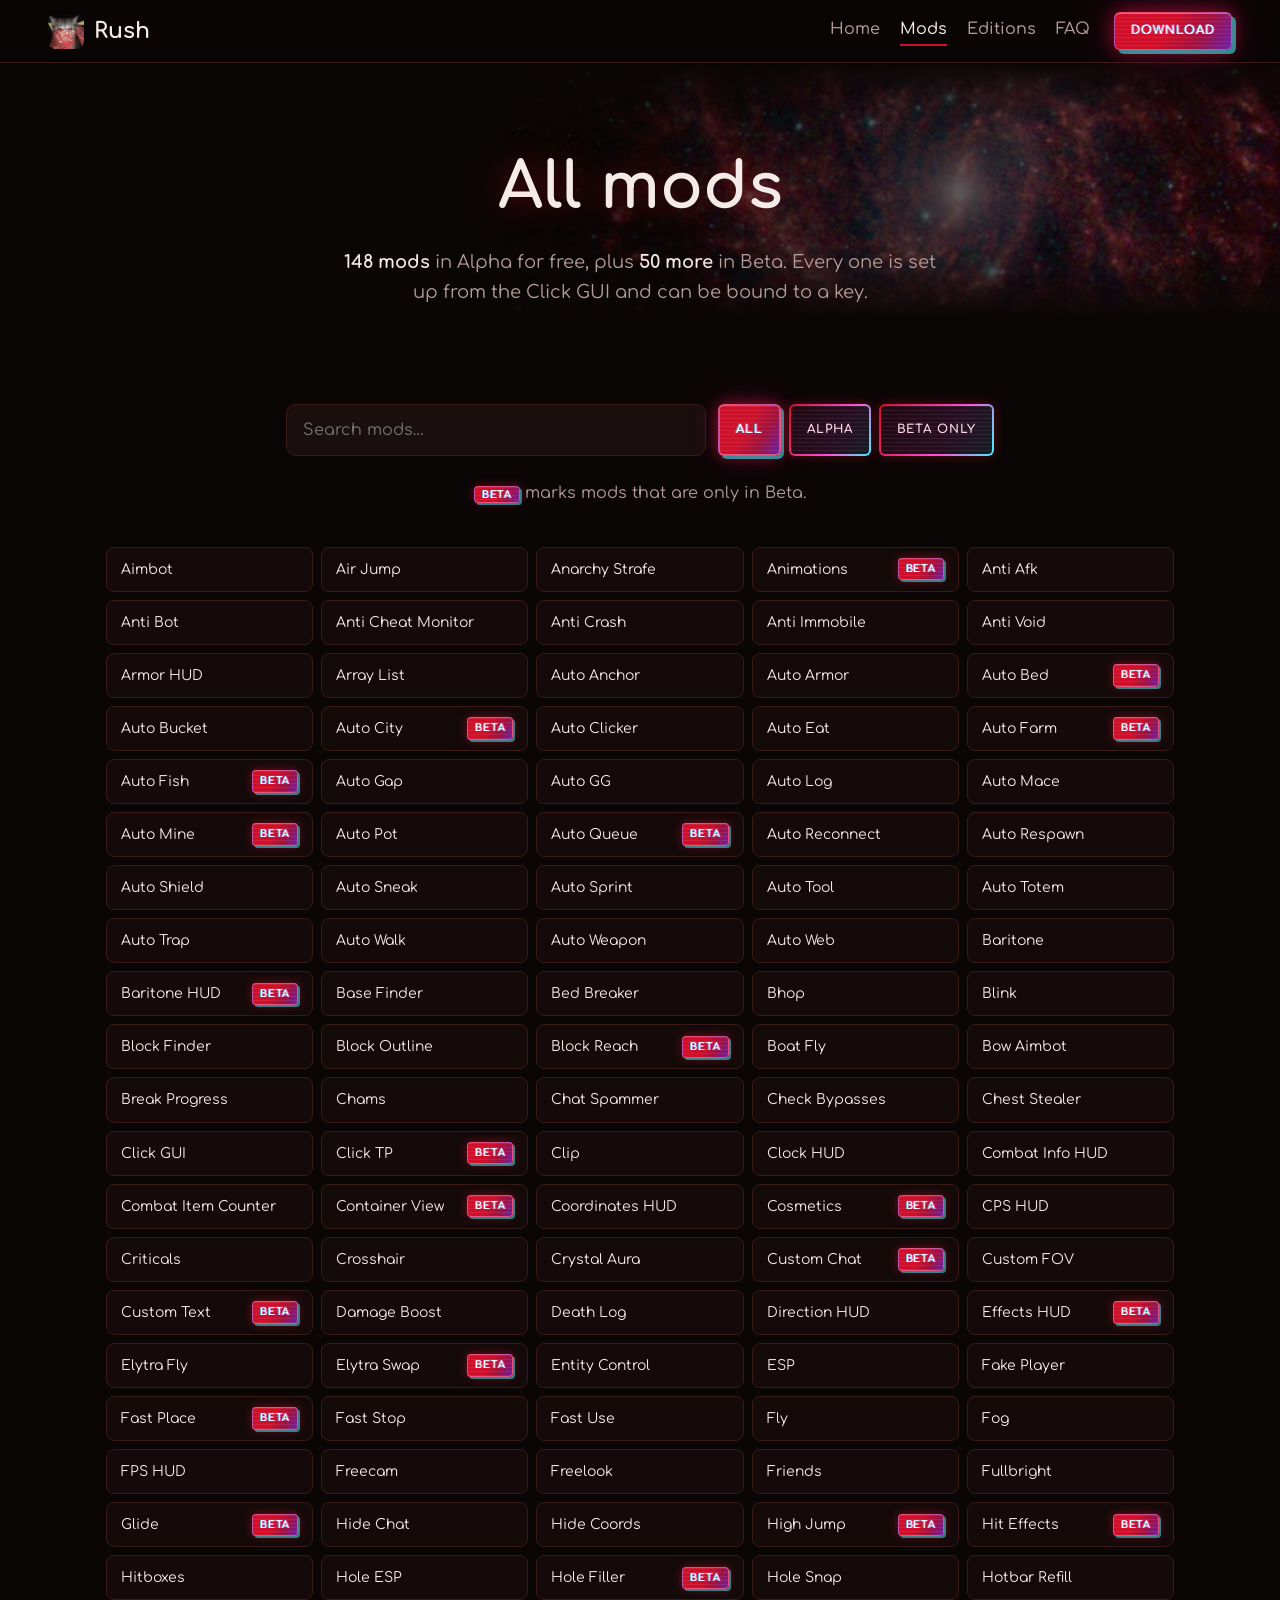
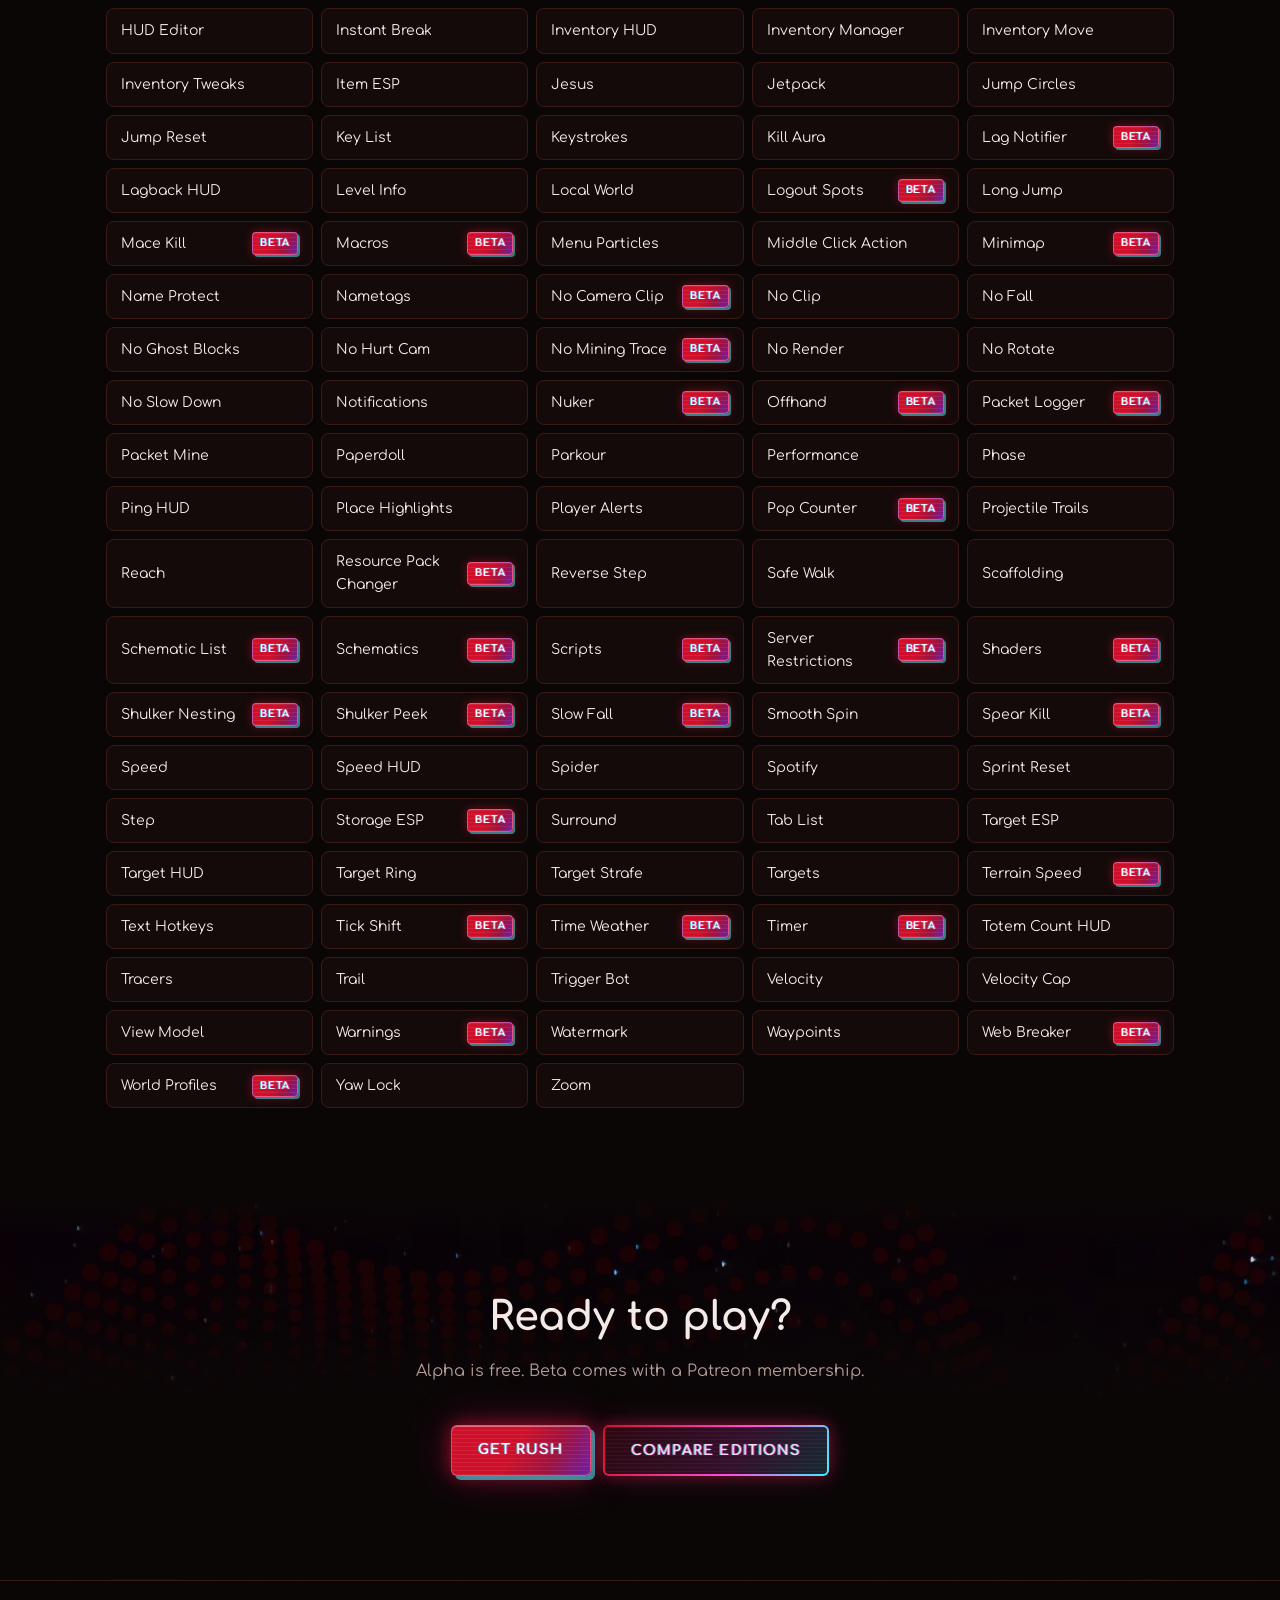
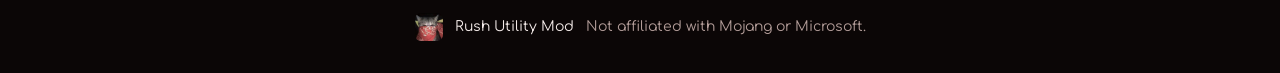
==== mods/index.html @ 5f0ba6b8 "Rush website: Home and Mods pages - Home: banner, Get Rush (download + Patreon Beta keys), overview," ====
<!doctype html>
<!-- Mods page: every Rush mod, searchable, with All / Alpha / Beta only filters.
     The list itself lives in js/modules.js; js/mods.js draws and filters it.
     This page is one folder down, so every link to a shared file starts with "../". -->
<html lang="en">
<head>
  <meta charset="utf-8">
  <meta name="viewport" content="width=device-width, initial-scale=1">
  <title>Mods · Rush Utility Mod</title>
  <meta name="description" content="Every mod in Rush, the Minecraft Bedrock client. Search the full list and see which are Beta-only.">
  <link rel="icon" href="../assets/images/rush-logo.jpg">
  <link rel="preconnect" href="https://fonts.googleapis.com">
  <link rel="preconnect" href="https://fonts.gstatic.com" crossorigin>
  <link href="https://fonts.googleapis.com/css2?family=Comfortaa:wght@300..700&display=swap" rel="stylesheet">
  <link rel="stylesheet" href="../css/styles.css?v=7">
  <script>document.documentElement.classList.add('js');</script>
</head>
<body>
  <!-- Top bar (same on every page; links differ only in the "../" prefix) -->
  <header class="nav">
    <a class="brand" href="../">
      <img src="../assets/images/rush-logo.jpg" alt="" width="36" height="36">
      <span>Rush</span>
    </a>
    <nav aria-label="Pages">
      <a href="../">Home</a>
      <a href="./" aria-current="page">Mods</a>
      <a href="../#editions">Editions</a>
      <a href="../#faq">FAQ</a>
    </nav>
    <a class="btn btn-small" href="https://github.com/Juice-loot-is-pog/Rush-Injector/releases/latest/download/Rush-Injector.exe">Download</a>
  </header>

  <main>
    <!-- Page title -->
    <section class="page-header section-art art-spiral">
      <h1>All mods</h1>
      <p><strong><span data-count="alpha">148</span> mods</strong> in Alpha for free, plus <strong><span data-count="beta">50</span> more</strong> in Beta. Every one is set up from the Click GUI and can be bound to a key.</p>
    </section>

    <!-- Searchable list -->
    <section id="mods" class="section">
      <div class="filters">
        <input id="search" type="search" placeholder="Search mods…" aria-label="Search mods">
        <div class="chips">
          <button class="chip active" data-filter="all">All</button>
          <button class="chip" data-filter="alpha">Alpha</button>
          <button class="chip" data-filter="beta">Beta only</button>
        </div>
      </div>
      <p class="lead"><span class="tag tag-beta">Beta</span> marks mods that are only in Beta.</p>
      <ul id="mod-list" class="mod-list"></ul>
      <p id="empty" class="empty" hidden>No mods match that search.</p>
    </section>

    <!-- Send people on to download -->
    <section class="section download section-art art-client">
      <h2>Ready to play?</h2>
      <p class="lead">Alpha is free. Beta comes with a Patreon membership.</p>
      <div class="cta">
        <a class="btn" href="../#download">Get Rush</a>
        <a class="btn btn-ghost" href="../#editions">Compare editions</a>
      </div>
    </section>
  </main>

  <footer class="footer">
    <img src="../assets/images/rush-logo.jpg" alt="" width="28" height="28">
    <span>Rush Utility Mod</span>
    <span class="muted">Not affiliated with Mojang or Microsoft.</span>
  </footer>

  <script src="../js/modules.js?v=7"></script>
  <script src="../js/site.js?v=7"></script>
  <script src="../js/mods.js?v=7"></script>
</body>
</html>
---- css/styles.css ----
@charset "UTF-8";
/* Rush website styles, shared by every page. Keep this file saved as UTF-8; write symbols as
   CSS escapes (e.g. "\2713" for a checkmark) so they survive any editor. */
/* Font: Comfortaa (the font on the Rush Utility Mod banner). Each page loads it from Google Fonts
   with real weights 300-700; the copy in assets/fonts is a fallback if Google Fonts is unreachable. */
@font-face {
  font-family: "Comfortaa Local";
  src: url("../assets/fonts/Comfortaa.ttf") format("truetype");
  font-display: swap;
}

:root {
  --bg: #0b0606;
  --bg-2: #140a0a;
  --card: #1a0e0e;
  --border: #3a1a17;
  --text: #f4ebe9;
  --muted: #b39d99;
  --red: #d0102a;
  --deep: #6e0712;
  --red-light: #ff4a5c;
  --pink: #ff7a86;
  --magenta: #c2187a;
  --violet: #8b5cf6;
  --glow: rgba(208, 16, 42, 0.45);
  --radius: 14px;
  --font: "Comfortaa", "Comfortaa Local", system-ui, sans-serif;
}

* { box-sizing: border-box; }
html { scroll-behavior: smooth; overflow-x: clip; }
body {
  margin: 0;
  overflow-x: clip;
  background: var(--bg);
  color: var(--text);
  font-family: var(--font);
  line-height: 1.65;
}
a { color: inherit; }
img { display: block; }

/* Nav */
.nav {
  position: sticky; top: 0; z-index: 10;
  display: flex; align-items: center; gap: 24px;
  padding: 12px clamp(16px, 4vw, 48px);
  background: rgba(11, 6, 6, 0.8);
  backdrop-filter: blur(10px);
  border-bottom: 1px solid var(--border);
}
.brand { display: flex; align-items: center; gap: 10px; text-decoration: none; font-family: var(--font); font-weight: 700; font-size: 22px; }
.brand img { border-radius: 8px; object-fit: cover; }
.nav nav { display: flex; gap: 20px; margin-left: auto; }
.nav nav a { text-decoration: none; color: var(--muted); font-weight: 500; }
.nav nav a:hover { color: var(--text); }
/* The page you're on: aria-current="page" on its nav link. */
.nav nav a[aria-current="page"] { color: var(--text); box-shadow: inset 0 -2px 0 var(--red); padding-bottom: 4px; }

/* Page header for pages other than Home (e.g. Mods) */
.page-header { padding: 72px 16px 8px; text-align: center; }
.page-header h1 {
  font-family: var(--font); font-weight: 700; font-size: clamp(36px, 7vw, 64px); margin: 0 0 8px;
  text-shadow: 0 0 32px rgba(208, 16, 42, .45);
}
.page-header p { color: var(--muted); margin: 0 auto; max-width: 620px; font-size: 18px; }
.page-header p strong { color: var(--text); }

/* "See all mods" link under the overview cards */
.more-link { text-align: center; margin: 32px 0 0; }
.more-link a { color: var(--red-light); font-weight: 600; text-decoration: none; }
.more-link a:hover { text-decoration: underline; }

/* Buttons: crimson vaporwave. Crimson body fading to a magenta/violet edge, faint scanlines,
   pink/cyan split text, a hard cyan offset shadow and neon glow. Hover sweeps a chrome shine. */
:root {
  --cyan: #3ef2ff; --vapor-pink: #ff4fd8;
  /* Shared vaporwave look for buttons, step numbers, icon tiles, chips, ribbon and tags */
  --vapor-scanlines: repeating-linear-gradient(180deg, rgba(255, 255, 255, .07) 0 1px, transparent 1px 4px);
  --vapor-fill: linear-gradient(120deg, var(--red) 0%, var(--red) 45%, #a0123f 72%, #6d1fa8 100%);
  --vapor-border: linear-gradient(120deg, var(--red), var(--vapor-pink) 60%, var(--cyan));
  --vapor-text: -1px 0 rgba(62, 242, 255, .75), 1px 0 rgba(255, 79, 216, .75);
  --vapor-glow: 0 0 14px rgba(208, 16, 42, .6), 0 0 30px rgba(194, 24, 122, .3);
}
.btn {
  position: relative; overflow: hidden; isolation: isolate;
  display: inline-block;
  padding: 12px 26px;
  border-radius: 6px;
  border: 1px solid rgba(255, 140, 200, .45);
  background:
    repeating-linear-gradient(180deg, rgba(255, 255, 255, .07) 0 1px, transparent 1px 4px),
    linear-gradient(120deg, var(--red) 0%, var(--red) 45%, #a0123f 72%, #6d1fa8 100%);
  color: #fff; font-weight: 700; text-decoration: none;
  text-transform: uppercase; letter-spacing: .08em; font-size: 14px;
  text-shadow: -1px 0 rgba(62, 242, 255, .75), 1px 0 rgba(255, 79, 216, .75);
  box-shadow:
    4px 4px 0 rgba(62, 242, 255, .55),
    0 0 18px rgba(208, 16, 42, .65),
    0 0 42px rgba(194, 24, 122, .35),
    inset 0 1px 0 rgba(255, 255, 255, .35);
  transition: transform .15s, box-shadow .2s;
}
/* Chrome shine that sweeps across on hover */
.btn::after {
  content: ""; position: absolute; inset: 0; z-index: -1; pointer-events: none;
  background: linear-gradient(105deg, transparent 30%, rgba(255, 255, 255, .45) 48%, rgba(62, 242, 255, .25) 52%, transparent 70%);
  transform: translateX(-120%);
  transition: transform .6s ease;
}
.btn:hover::after { transform: translateX(120%); }
.btn:hover {
  transform: translate(-2px, -2px);
  box-shadow:
    6px 6px 0 rgba(62, 242, 255, .7),
    0 0 26px rgba(208, 16, 42, .85),
    0 0 60px rgba(255, 79, 216, .4),
    inset 0 1px 0 rgba(255, 255, 255, .45);
}
.btn:active { transform: translate(1px, 1px); box-shadow: 2px 2px 0 rgba(62, 242, 255, .6), 0 0 18px rgba(208, 16, 42, .6); }
.btn:focus-visible { outline: 2px solid var(--cyan); outline-offset: 3px; }

/* Outline buttons: neon crimson-magenta-cyan border around a dark glassy middle */
.btn-ghost {
  border: 2px solid transparent;
  background:
    repeating-linear-gradient(180deg, rgba(255, 255, 255, .04) 0 1px, transparent 1px 4px) padding-box,
    linear-gradient(rgba(16, 6, 14, .85), rgba(16, 6, 14, .85)) padding-box,
    linear-gradient(120deg, var(--red), var(--vapor-pink) 60%, var(--cyan)) border-box;
  color: #ffd6e6;
  box-shadow: 0 0 14px rgba(208, 16, 42, .45), 0 0 30px rgba(255, 79, 216, .18);
}
.btn-ghost:hover {
  color: #fff;
  box-shadow: 4px 4px 0 rgba(62, 242, 255, .45), 0 0 22px rgba(208, 16, 42, .7), 0 0 46px rgba(255, 79, 216, .35);
}
.btn-small { padding: 8px 16px; font-size: 12px; }

@media (prefers-reduced-motion: reduce) {
  .btn::after { display: none; }
  .btn, .btn:hover { transition: none; }
}

/* Hero: the Rush Utility Mod banner, fading into the page */
.visually-hidden {
  position: absolute; width: 1px; height: 1px; margin: -1px; padding: 0;
  overflow: hidden; clip: rect(0 0 0 0); white-space: nowrap; border: 0;
}
.hero { position: relative; text-align: center; }
.hero-banner { position: relative; max-height: 78vh; overflow: hidden; background: #050208; }
.hero-banner img { width: 100%; height: auto; max-height: 78vh; object-fit: cover; object-position: center 45%; }
.hero-banner::after {
  content: ""; position: absolute; inset: 0; pointer-events: none;
  background:
    linear-gradient(180deg, rgba(11, 6, 6, .35) 0%, transparent 18%, transparent 62%, var(--bg) 100%),
    radial-gradient(ellipse at center, transparent 55%, rgba(11, 6, 6, .55) 100%);
}
.hero-inner { position: relative; padding: 0 16px 72px; margin: -64px auto 0; max-width: 760px; }
.tagline {
  font-size: clamp(20px, 3vw, 28px); font-weight: 600; margin: 8px 0;
  text-shadow: 0 0 24px rgba(255, 122, 134, .35);
}
.sub { color: var(--muted); font-size: 18px; }
.sub strong { color: var(--text); }
.cta { display: flex; gap: 12px; justify-content: center; flex-wrap: wrap; margin: 28px 0 16px; }
.version { color: var(--muted); font-size: 14px; }
.version span { color: var(--red-light); font-weight: 600; }

/* Full-width artwork behind a section, darkened so text stays readable */
.section-art { position: relative; isolation: isolate; }
.section-art::before {
  content: ""; position: absolute; z-index: -1; top: 0; bottom: 0;
  left: calc(50% - 50vw); right: calc(50% - 50vw);
  background-repeat: no-repeat; background-size: cover; background-position: center;
}
.art-spiral::before {
  background-image:
    linear-gradient(180deg, var(--bg) 0%, rgba(11, 6, 6, .5) 22%, rgba(11, 6, 6, .5) 78%, var(--bg) 100%),
    linear-gradient(90deg, rgba(11, 6, 6, .92) 0%, rgba(11, 6, 6, .6) 45%, rgba(11, 6, 6, .15) 100%),
    url("../assets/images/galaxy-spiral.jpg");
  background-position: center, center, right -10vw center;
  background-size: cover, cover, min(900px, 90vw) auto;
}
.art-client::before {
  background-image:
    linear-gradient(180deg, var(--bg) 0%, rgba(11, 6, 6, .1) 12%, rgba(11, 6, 6, .35) 32%, var(--bg) 52%),
    url("../assets/images/banner-client.webp");
  background-size: cover, max(100%, 1200px) auto;
  background-position: center, center top;
}
/* Keep the steps readable over the brighter banner. */
.art-client .steps {
  background: rgba(11, 6, 6, .72); border: 1px solid var(--border); border-radius: var(--radius);
  padding: 12px 20px; backdrop-filter: blur(4px);
}
.art-hand::before {
  background-image:
    linear-gradient(180deg, var(--bg) 0%, rgba(11, 6, 6, .78) 25%, rgba(11, 6, 6, .85) 75%, var(--bg) 100%),
    url("../assets/images/banner-hand.webp");
}

/* Sections */
.section { max-width: 1100px; margin: 0 auto; padding: 88px 16px; }
.section h2 { font-family: var(--font); font-weight: 700; font-size: clamp(28px, 4vw, 40px); text-align: center; margin: 0 0 8px; }
.lead { text-align: center; color: var(--muted); margin: 0 auto 40px; max-width: 620px; }

.grid { display: grid; grid-template-columns: repeat(auto-fit, minmax(280px, 1fr)); gap: 20px; }
.card {
  background: linear-gradient(180deg, var(--card), var(--bg-2));
  border: 1px solid var(--border); border-radius: var(--radius);
  padding: 24px; transition: border-color .2s, transform .2s;
}
.card:hover { border-color: var(--red); transform: translateY(-3px); }
.card h3 { margin: 12px 0 6px; }
.card p { margin: 0; color: var(--muted); }
.icon {
  width: 44px; height: 44px; display: grid; place-items: center;
  border-radius: 6px; font-size: 22px; color: #fff;
  border: 1px solid rgba(255, 140, 200, .45);
  background: var(--vapor-scanlines), var(--vapor-fill);
  text-shadow: var(--vapor-text);
  box-shadow: 3px 3px 0 rgba(62, 242, 255, .5), var(--vapor-glow), inset 0 1px 0 rgba(255, 255, 255, .3);
}

/* Editions */
.editions { display: grid; grid-template-columns: repeat(auto-fit, minmax(300px, 1fr)); gap: 24px; max-width: 860px; margin: 0 auto; }
.edition {
  position: relative; background: var(--card); border: 1px solid var(--border);
  border-radius: var(--radius); padding: 32px; display: flex; flex-direction: column;
}
.edition-alpha {
  background:
    linear-gradient(180deg, rgba(26, 14, 14, .82), rgba(20, 10, 10, .94)),
    url("../assets/images/nebula-red.jpg") center / cover;
}
.edition.featured {
  border-color: var(--violet);
  box-shadow: 0 0 60px rgba(139, 92, 246, .28), 0 0 24px rgba(194, 24, 122, .2);
  background:
    linear-gradient(180deg, rgba(20, 10, 30, .7), rgba(14, 8, 20, .92) 70%),
    url("../assets/images/galaxy-purple.jpg") center 35% / cover;
}
.edition.featured li { border-bottom-color: rgba(139, 92, 246, .25); }
.edition.featured li::before { color: var(--pink); }
.edition.featured .price { color: var(--pink); }
.edition.featured .ribbon { background: var(--vapor-scanlines), linear-gradient(120deg, var(--red), var(--magenta) 55%, var(--violet)); }
.edition h3 { font-family: var(--font); font-weight: 700; font-size: 28px; margin: 0; }
.price { font-size: 22px; font-weight: 800; color: var(--red-light); margin: 4px 0 16px; }
.edition ul { list-style: none; padding: 0; margin: 0 0 28px; flex: 1; }
.edition li { padding: 8px 0 8px 28px; position: relative; border-bottom: 1px solid var(--border); }
.edition li::before { content: "\2713"; /* checkmark */ position: absolute; left: 0; color: var(--red); font-weight: 800; }
.edition .btn { text-align: center; }
.edition-actions { display: grid; gap: 10px; }
.edition-note { color: var(--muted); font-size: 13px; text-align: center; margin: 12px 0 0; }
.beta-key { max-width: 560px; margin: 56px auto 0; padding-top: 40px; border-top: 1px solid var(--border); }
.beta-key h3 { font-family: var(--font); font-weight: 700; font-size: 24px; margin: 0; }
.beta-key .steps { margin-top: 16px; }
.steps a { color: var(--red-light); }
.ribbon {
  position: absolute; top: -12px; right: 24px;
  background: var(--vapor-scanlines), var(--vapor-fill);
  padding: 4px 12px; border-radius: 4px; font-size: 11px; font-weight: 700;
  text-transform: uppercase; letter-spacing: .08em; color: #fff;
  border: 1px solid rgba(255, 140, 200, .5);
  text-shadow: var(--vapor-text);
  box-shadow: 3px 3px 0 rgba(62, 242, 255, .55), var(--vapor-glow);
}

/* Modules */
.filters { display: flex; gap: 12px; flex-wrap: wrap; justify-content: center; margin-bottom: 24px; }
#search {
  flex: 1 1 260px; max-width: 420px;
  padding: 12px 16px; border-radius: 10px;
  background: var(--card); border: 1px solid var(--border); color: var(--text); font: inherit;
}
#search:focus { outline: none; border-color: var(--red); }
.chips { display: flex; gap: 8px; }
.chip {
  padding: 9px 16px; border-radius: 6px; cursor: pointer; font: inherit; font-size: 12px; font-weight: 700;
  text-transform: uppercase; letter-spacing: .08em; color: #ffd6e6;
  border: 2px solid transparent;
  background:
    var(--vapor-scanlines) padding-box,
    linear-gradient(rgba(16, 6, 14, .9), rgba(16, 6, 14, .9)) padding-box,
    var(--vapor-border) border-box;
  box-shadow: 0 0 12px rgba(208, 16, 42, .35);
  transition: transform .15s, box-shadow .2s;
}
.chip:hover { color: #fff; box-shadow: 3px 3px 0 rgba(62, 242, 255, .45), 0 0 18px rgba(208, 16, 42, .6); transform: translate(-1px, -1px); }
.chip.active {
  color: #fff; text-shadow: var(--vapor-text);
  border: 2px solid rgba(255, 140, 200, .5);
  background: var(--vapor-scanlines), var(--vapor-fill);
  box-shadow: 3px 3px 0 rgba(62, 242, 255, .55), var(--vapor-glow);
}
.chip:focus-visible { outline: 2px solid var(--cyan); outline-offset: 3px; }
.mod-list {
  list-style: none; padding: 0; margin: 0;
  display: grid; grid-template-columns: repeat(auto-fill, minmax(180px, 1fr)); gap: 8px;
}
.mod-list li {
  display: flex; align-items: center; justify-content: space-between; gap: 8px;
  padding: 10px 14px; border-radius: 8px;
  background: var(--bg-2); border: 1px solid var(--border); font-size: 14px;
}
.tag { font-size: 10px; font-weight: 700; padding: 2px 7px; border-radius: 4px; text-transform: uppercase; letter-spacing: .08em; }
.tag-beta {
  color: #fff; text-shadow: var(--vapor-text);
  border: 1px solid rgba(255, 140, 200, .5);
  background: var(--vapor-scanlines), var(--vapor-fill);
  box-shadow: 2px 2px 0 rgba(62, 242, 255, .5), 0 0 10px rgba(208, 16, 42, .5);
}
.empty { text-align: center; color: var(--muted); }

/* Download */
.download { text-align: center; }
.steps { counter-reset: step; list-style: none; padding: 0; max-width: 560px; margin: 32px auto 0; text-align: left; }
.steps li { counter-increment: step; position: relative; padding: 14px 0 14px 56px; color: var(--muted); }
.steps li strong { color: var(--text); }
.steps li::before {
  content: counter(step); position: absolute; left: 0; top: 10px;
  width: 36px; height: 36px; display: grid; place-items: center; border-radius: 6px;
  color: #fff; font-family: var(--font); font-weight: 700; font-size: 18px;
  border: 1px solid rgba(255, 140, 200, .45);
  background: var(--vapor-scanlines), var(--vapor-fill);
  text-shadow: var(--vapor-text);
  box-shadow: 3px 3px 0 rgba(62, 242, 255, .55), var(--vapor-glow), inset 0 1px 0 rgba(255, 255, 255, .3);
}
kbd, code {
  font-family: ui-monospace, Consolas, monospace; font-size: .9em;
  padding: 2px 6px; border-radius: 6px; background: var(--card); border: 1px solid var(--border); color: var(--text);
}

/* FAQ */
#faq details {
  max-width: 760px; margin: 0 auto 12px; background: var(--card);
  border: 1px solid var(--border); border-radius: 10px; padding: 0 20px;
}
#faq summary { cursor: pointer; padding: 16px 0; font-weight: 600; }
#faq details[open] { border-color: var(--red); }
#faq details p { color: var(--muted); margin: 0 0 16px; }

/* Footer */
.footer {
  display: flex; align-items: center; justify-content: center; gap: 12px; flex-wrap: wrap;
  padding: 32px 16px; border-top: 1px solid var(--border); font-size: 14px;
}
.footer img { border-radius: 6px; object-fit: cover; }
.muted { color: var(--muted); }

/* Slide animations */
@keyframes banner-in { from { opacity: 0; transform: scale(1.08); } to { opacity: 1; transform: none; } }
@keyframes slide-up { from { opacity: 0; transform: translateY(36px); } to { opacity: 1; transform: none; } }
.hero-banner img { animation: banner-in 1.4s cubic-bezier(.2, .7, .2, 1) both; }
.hero-inner > * { animation: slide-up .8s cubic-bezier(.2, .7, .2, 1) both; }
.hero-inner > :nth-child(2) { animation-delay: .35s; }
.hero-inner > :nth-child(3) { animation-delay: .5s; }
.hero-inner > :nth-child(4) { animation-delay: .65s; }
.hero-inner > :nth-child(5) { animation-delay: .8s; }
.page-header > * { animation: slide-up .8s cubic-bezier(.2, .7, .2, 1) both; }
.page-header > :nth-child(2) { animation-delay: .15s; }

/* Scroll reveals: js/site.js adds .reveal, then .is-visible when the element scrolls into view. */
.js .reveal {
  opacity: 0; transform: translateY(48px);
  transition: opacity .8s ease, transform .8s cubic-bezier(.2, .7, .2, 1);
  transition-delay: var(--delay, 0s);
}
.js .reveal.from-left { transform: translateX(-70px); }
.js .reveal.from-right { transform: translateX(70px); }
.js .reveal.is-visible { opacity: 1; transform: none; }

@media (prefers-reduced-motion: reduce) {
  html { scroll-behavior: auto; }
  .hero-banner img, .hero-inner > *, .page-header > * { animation: none; }
  .js .reveal { opacity: 1; transform: none; transition: none; }
}

@media (max-width: 720px) {
  /* Phones: page links move to a second row under the logo and Download button. */
  .nav { flex-wrap: wrap; row-gap: 8px; }
  .nav .btn-small { margin-left: auto; }
  .nav nav { order: 3; width: 100%; margin: 0; justify-content: space-around; gap: 8px; font-size: 15px; }
  .section { padding: 64px 16px; }
  .page-header { padding-top: 48px; }
}
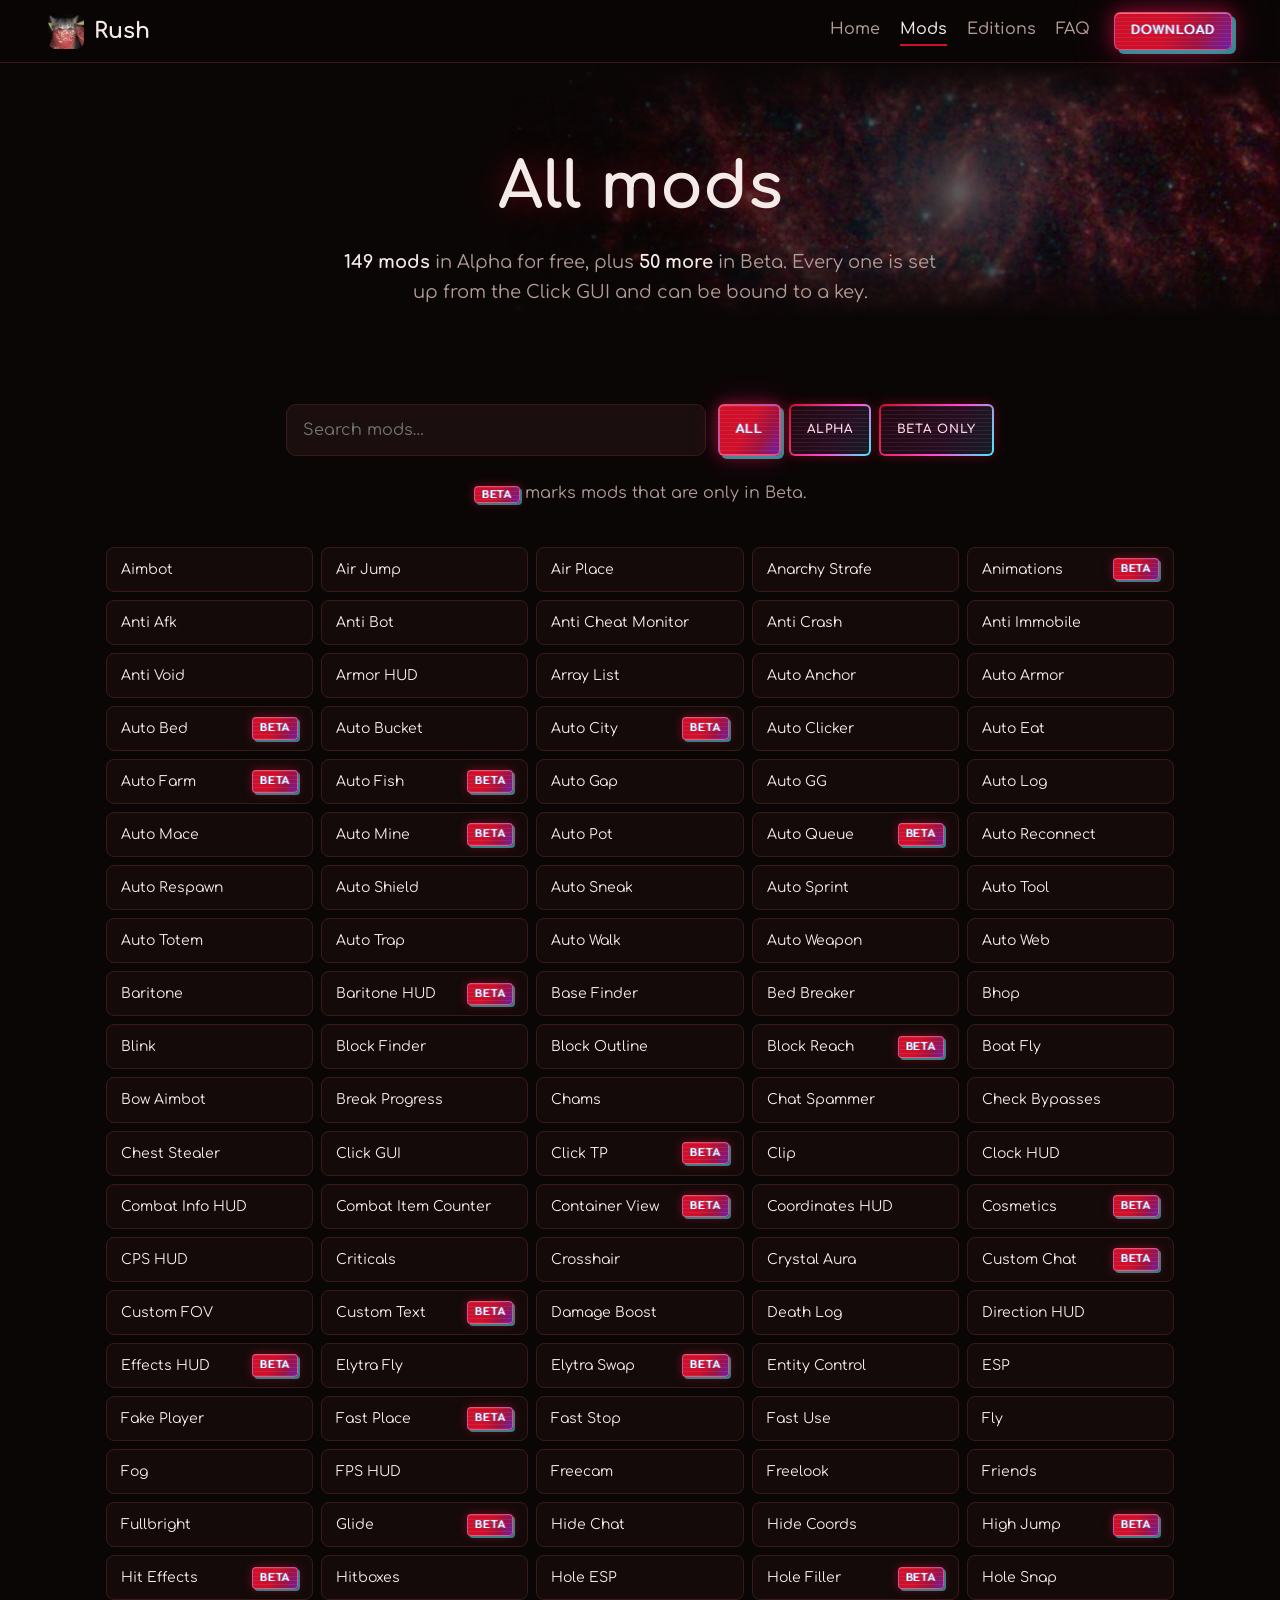
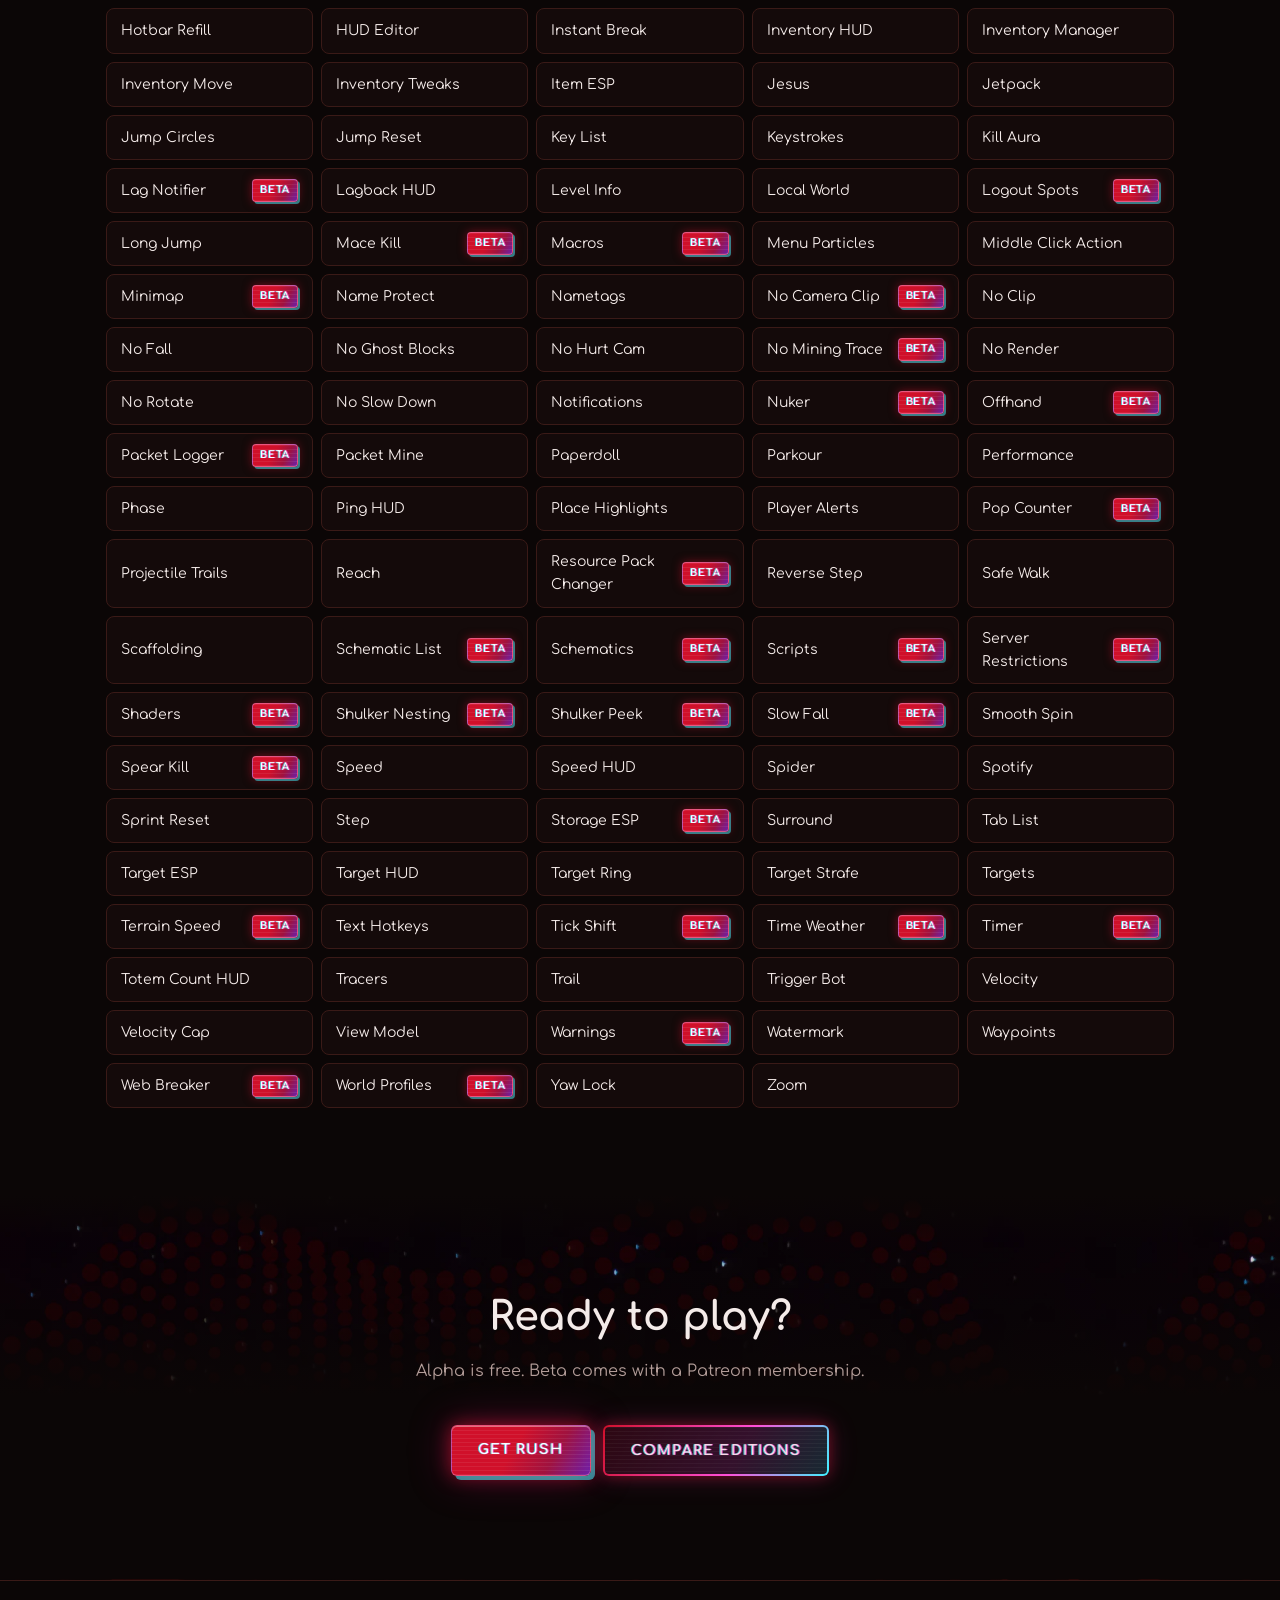
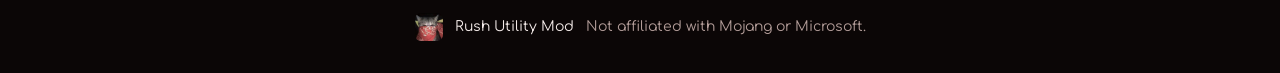
==== commit df8e7d1e: "Add Air Place to the mod list Co-Authored-By: Claude Opus 5.5 <noreply@anthropic.com>" ====
--- a/mods/index.html
+++ b/mods/index.html
@@ -12,7 +12,7 @@
   <link rel="preconnect" href="https://fonts.googleapis.com">
   <link rel="preconnect" href="https://fonts.gstatic.com" crossorigin>
   <link href="https://fonts.googleapis.com/css2?family=Comfortaa:wght@300..700&display=swap" rel="stylesheet">
-  <link rel="stylesheet" href="../css/styles.css?v=7">
+  <link rel="stylesheet" href="../css/styles.css?v=8">
   <script>document.documentElement.classList.add('js');</script>
 </head>
 <body>
@@ -70,8 +70,8 @@
     <span class="muted">Not affiliated with Mojang or Microsoft.</span>
   </footer>
 
-  <script src="../js/modules.js?v=7"></script>
-  <script src="../js/site.js?v=7"></script>
-  <script src="../js/mods.js?v=7"></script>
+  <script src="../js/modules.js?v=8"></script>
+  <script src="../js/site.js?v=8"></script>
+  <script src="../js/mods.js?v=8"></script>
 </body>
 </html>
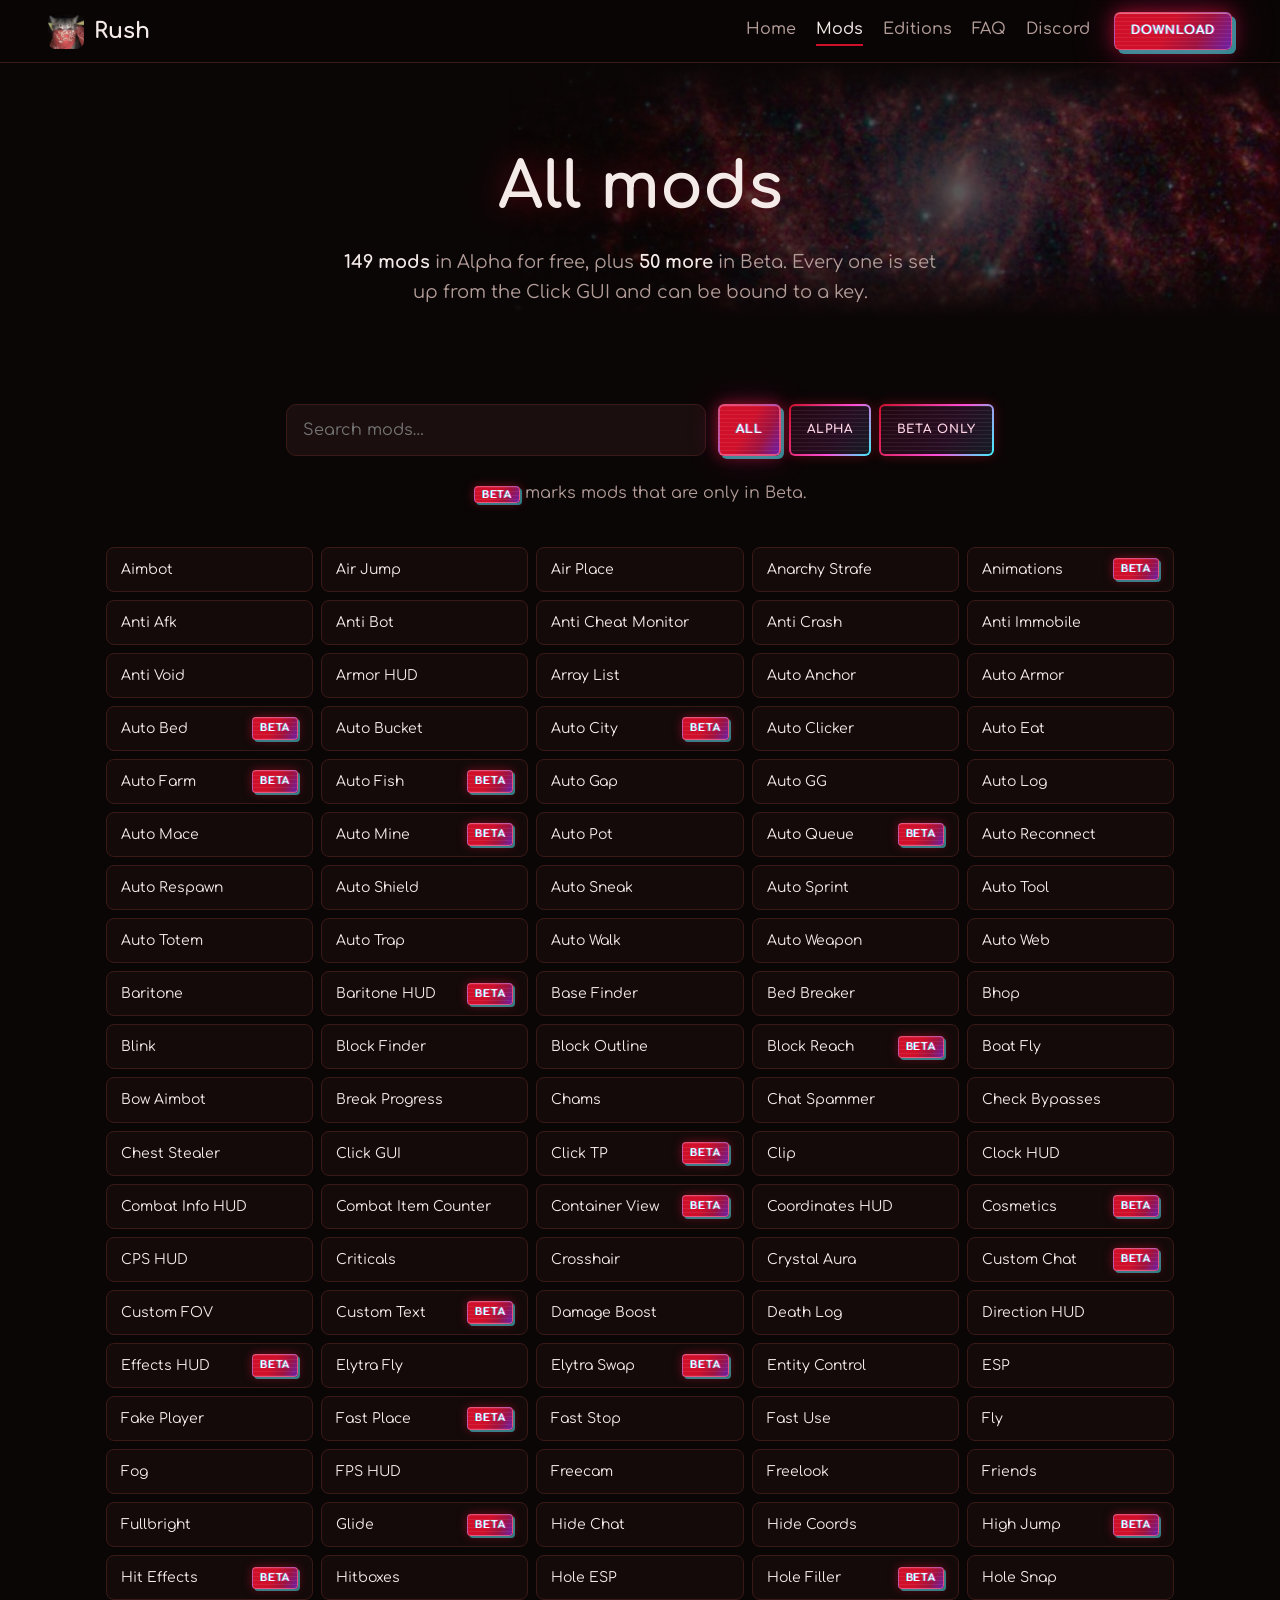
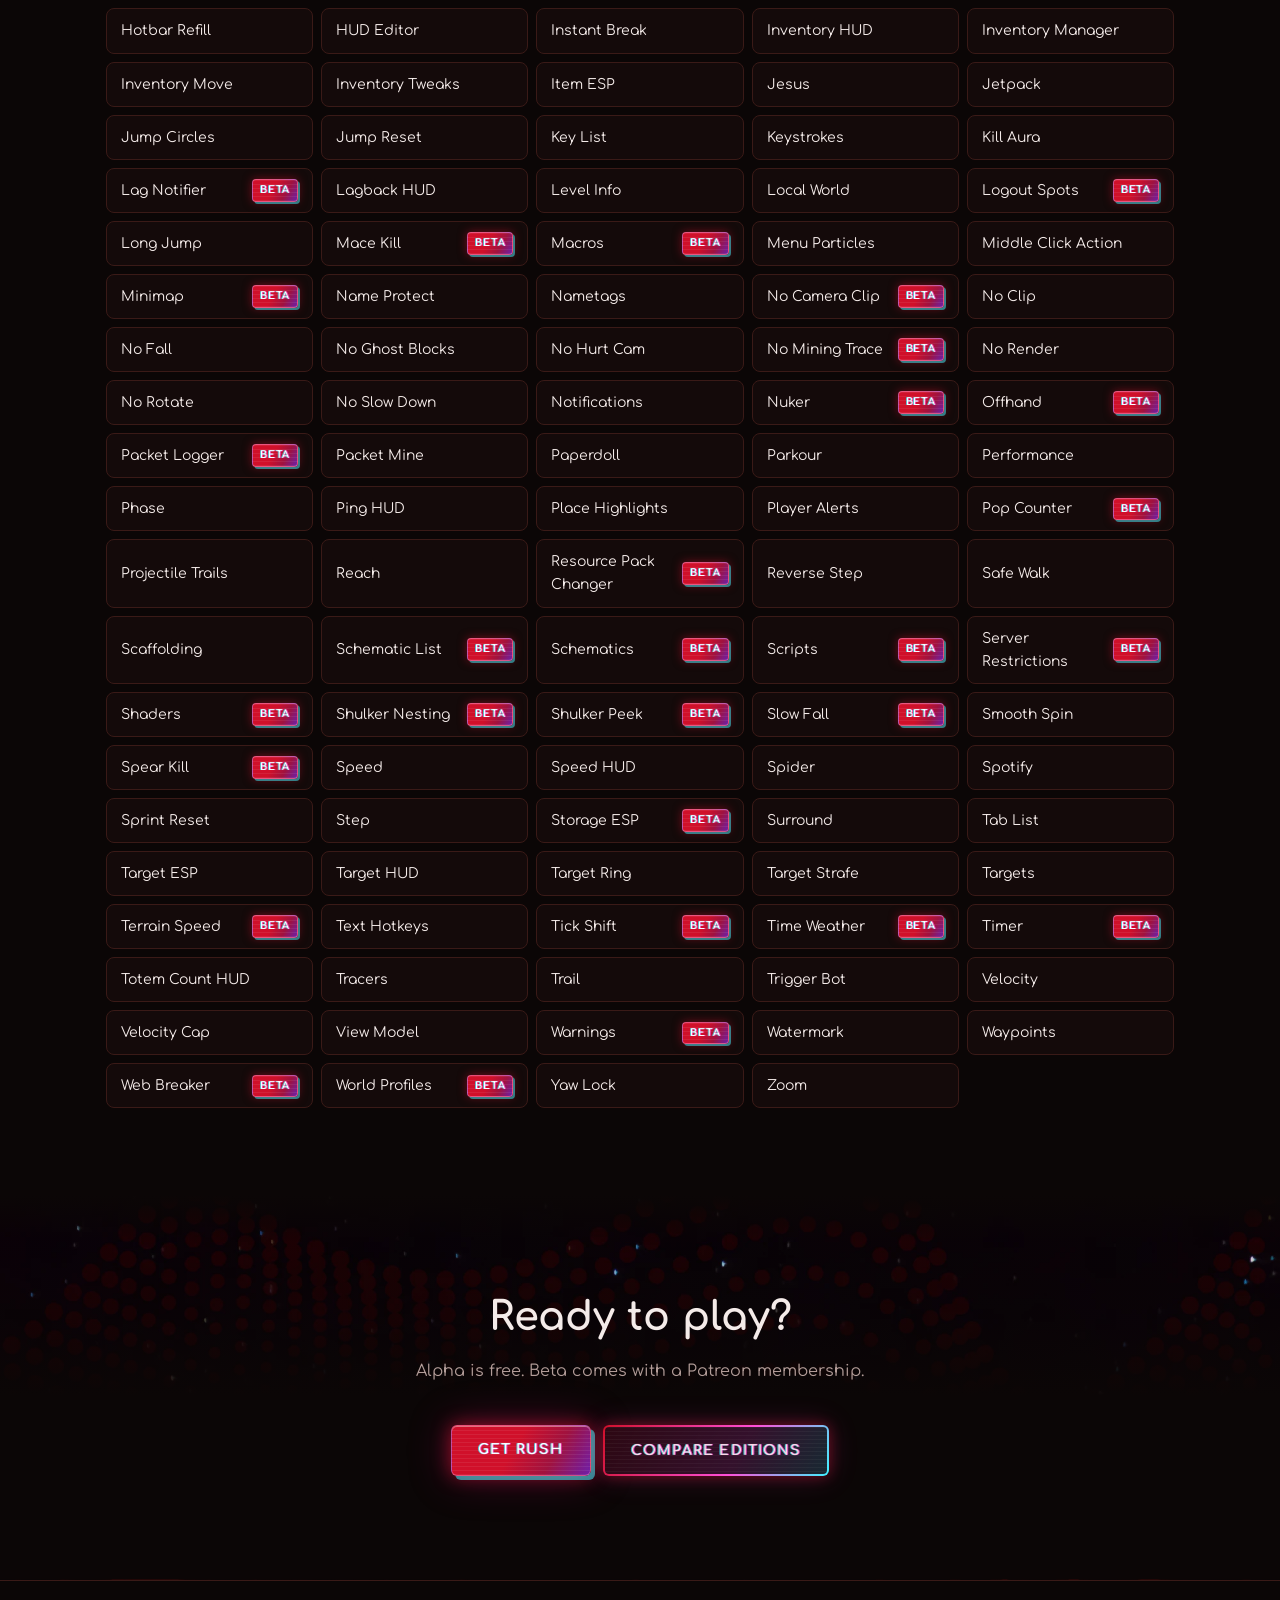
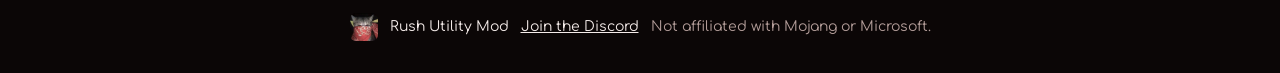
==== commit 15695675: "Add Discord link to the nav and footer Co-Authored-By: Claude Opus 5.5 <noreply@anthropic.com>" ====
--- a/mods/index.html
+++ b/mods/index.html
@@ -12,7 +12,7 @@
   <link rel="preconnect" href="https://fonts.googleapis.com">
   <link rel="preconnect" href="https://fonts.gstatic.com" crossorigin>
   <link href="https://fonts.googleapis.com/css2?family=Comfortaa:wght@300..700&display=swap" rel="stylesheet">
-  <link rel="stylesheet" href="../css/styles.css?v=8">
+  <link rel="stylesheet" href="../css/styles.css?v=9">
   <script>document.documentElement.classList.add('js');</script>
 </head>
 <body>
@@ -27,6 +27,7 @@
       <a href="./" aria-current="page">Mods</a>
       <a href="../#editions">Editions</a>
       <a href="../#faq">FAQ</a>
+      <a href="https://discord.gg/GtKF8NUdhr" target="_blank" rel="noopener">Discord</a>
     </nav>
     <a class="btn btn-small" href="https://github.com/Juice-loot-is-pog/Rush-Injector/releases/latest/download/Rush-Injector.exe">Download</a>
   </header>
@@ -67,11 +68,12 @@
   <footer class="footer">
     <img src="../assets/images/rush-logo.jpg" alt="" width="28" height="28">
     <span>Rush Utility Mod</span>
+    <a href="https://discord.gg/GtKF8NUdhr" target="_blank" rel="noopener">Join the Discord</a>
     <span class="muted">Not affiliated with Mojang or Microsoft.</span>
   </footer>
 
-  <script src="../js/modules.js?v=8"></script>
-  <script src="../js/site.js?v=8"></script>
-  <script src="../js/mods.js?v=8"></script>
+  <script src="../js/modules.js?v=9"></script>
+  <script src="../js/site.js?v=9"></script>
+  <script src="../js/mods.js?v=9"></script>
 </body>
 </html>
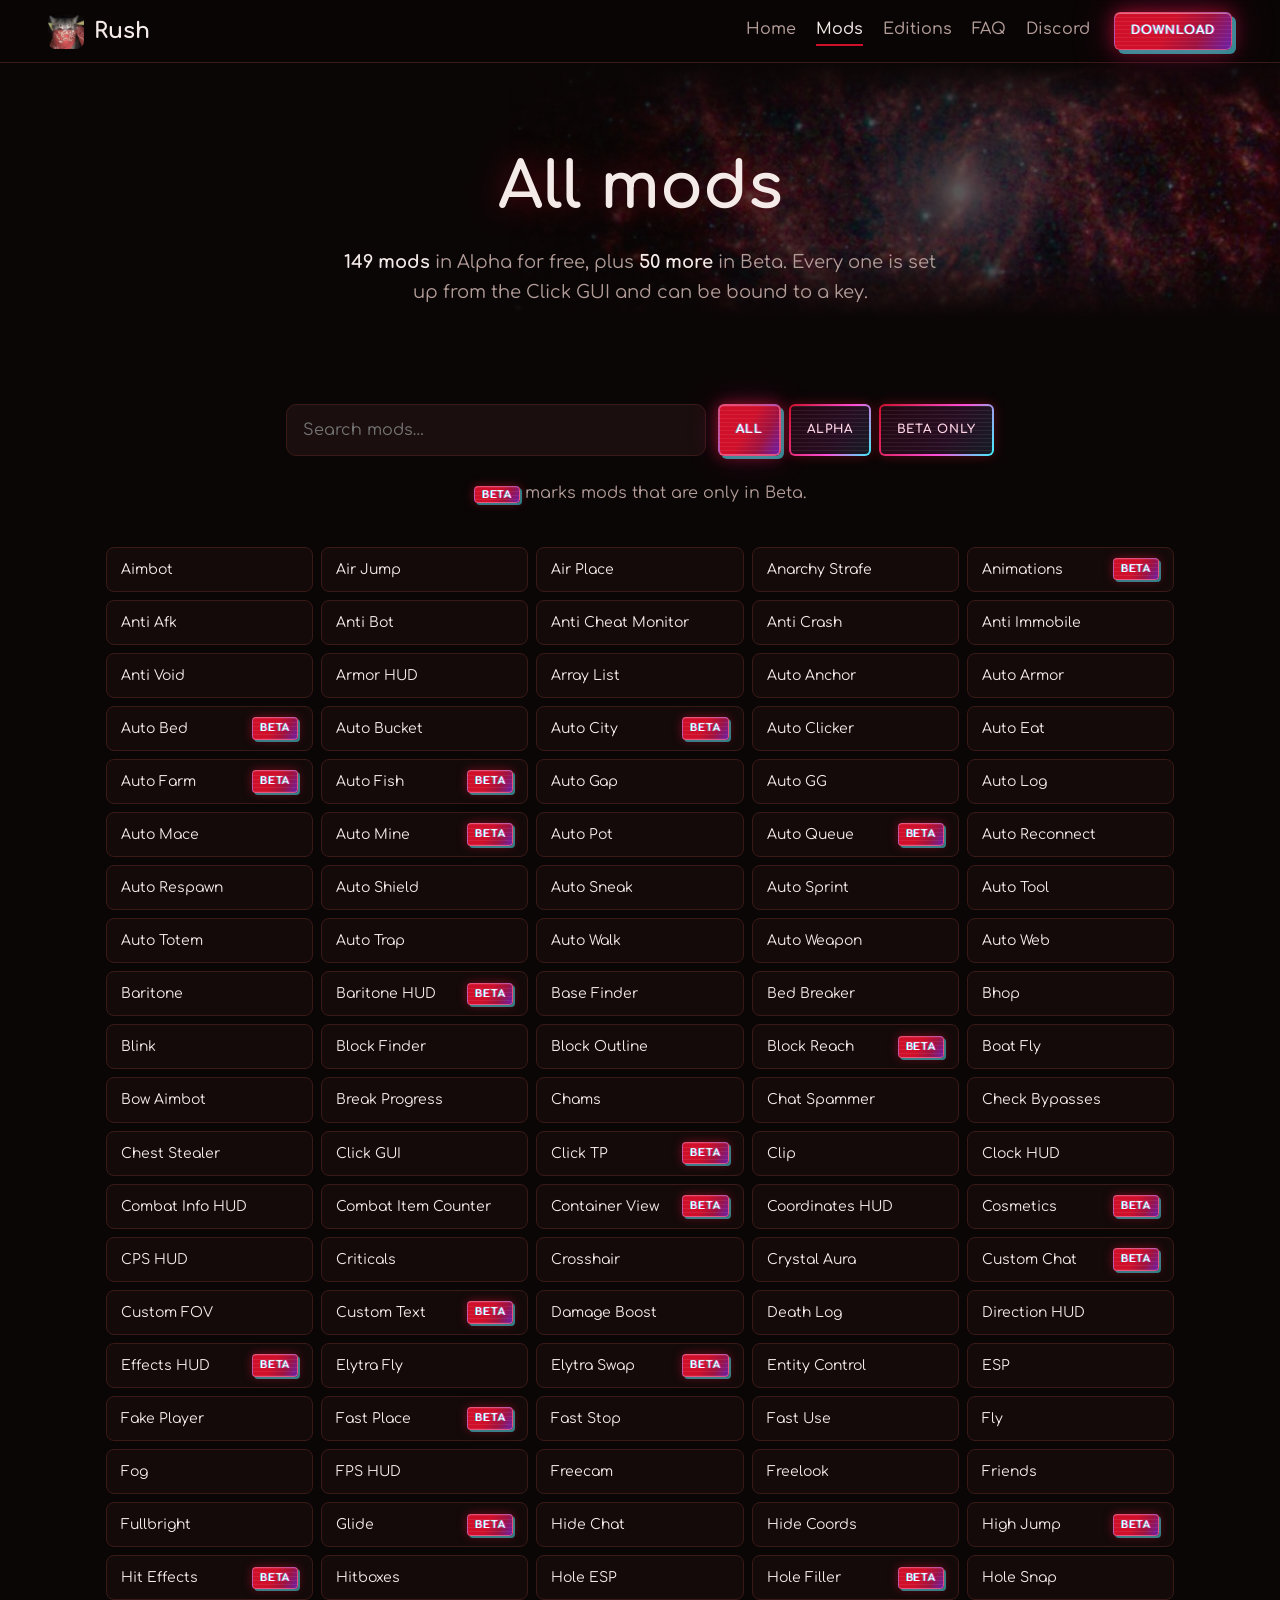
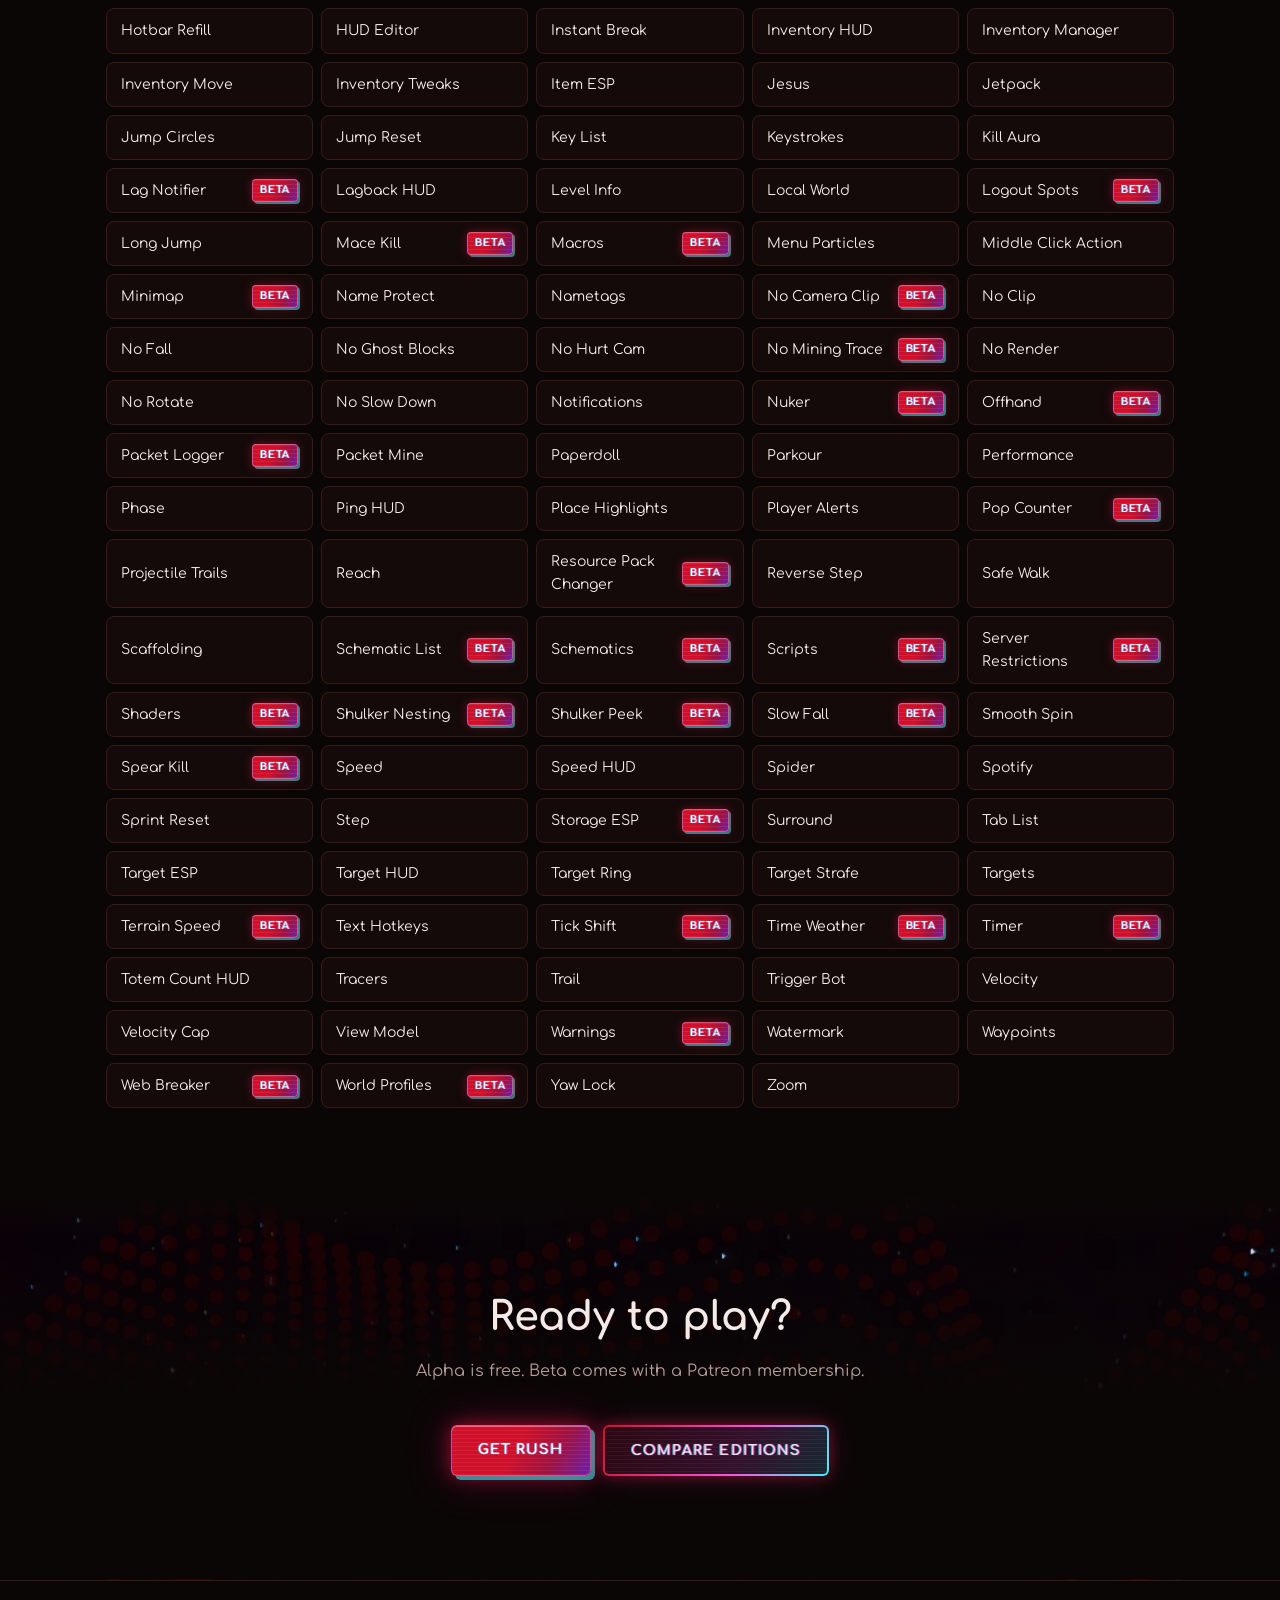
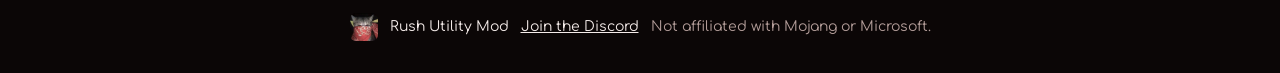
==== commit 587fdb10: "Lift the Rush Client banner so its lettering isn't cut off Co-Authored-By: Claude Opus 5.5 <noreply@" ====
--- a/mods/index.html
+++ b/mods/index.html
@@ -12,7 +12,7 @@
   <link rel="preconnect" href="https://fonts.googleapis.com">
   <link rel="preconnect" href="https://fonts.gstatic.com" crossorigin>
   <link href="https://fonts.googleapis.com/css2?family=Comfortaa:wght@300..700&display=swap" rel="stylesheet">
-  <link rel="stylesheet" href="../css/styles.css?v=9">
+  <link rel="stylesheet" href="../css/styles.css?v=10">
   <script>document.documentElement.classList.add('js');</script>
 </head>
 <body>
@@ -72,8 +72,8 @@
     <span class="muted">Not affiliated with Mojang or Microsoft.</span>
   </footer>
 
-  <script src="../js/modules.js?v=9"></script>
-  <script src="../js/site.js?v=9"></script>
-  <script src="../js/mods.js?v=9"></script>
+  <script src="../js/modules.js?v=10"></script>
+  <script src="../js/site.js?v=10"></script>
+  <script src="../js/mods.js?v=10"></script>
 </body>
 </html>
--- a/css/styles.css
+++ b/css/styles.css
@@ -186,7 +186,10 @@
     linear-gradient(180deg, var(--bg) 0%, rgba(11, 6, 6, .1) 12%, rgba(11, 6, 6, .35) 32%, var(--bg) 52%),
     url("../assets/images/banner-client.webp");
   background-size: cover, max(100%, 1200px) auto;
-  background-position: center, center top;
+  /* The "Rush Client" lettering sits ~47% down the banner (banner height = 56.25% of its width).
+     Shift the banner up so the lettering's middle lands ~330px into the section, behind the steps,
+     at any screen width, instead of being cut off by the fade at the bottom. */
+  background-position: center, center calc(330px - max(26.4vw, 317px));
 }
 /* Keep the steps readable over the brighter banner. */
 .art-client .steps {
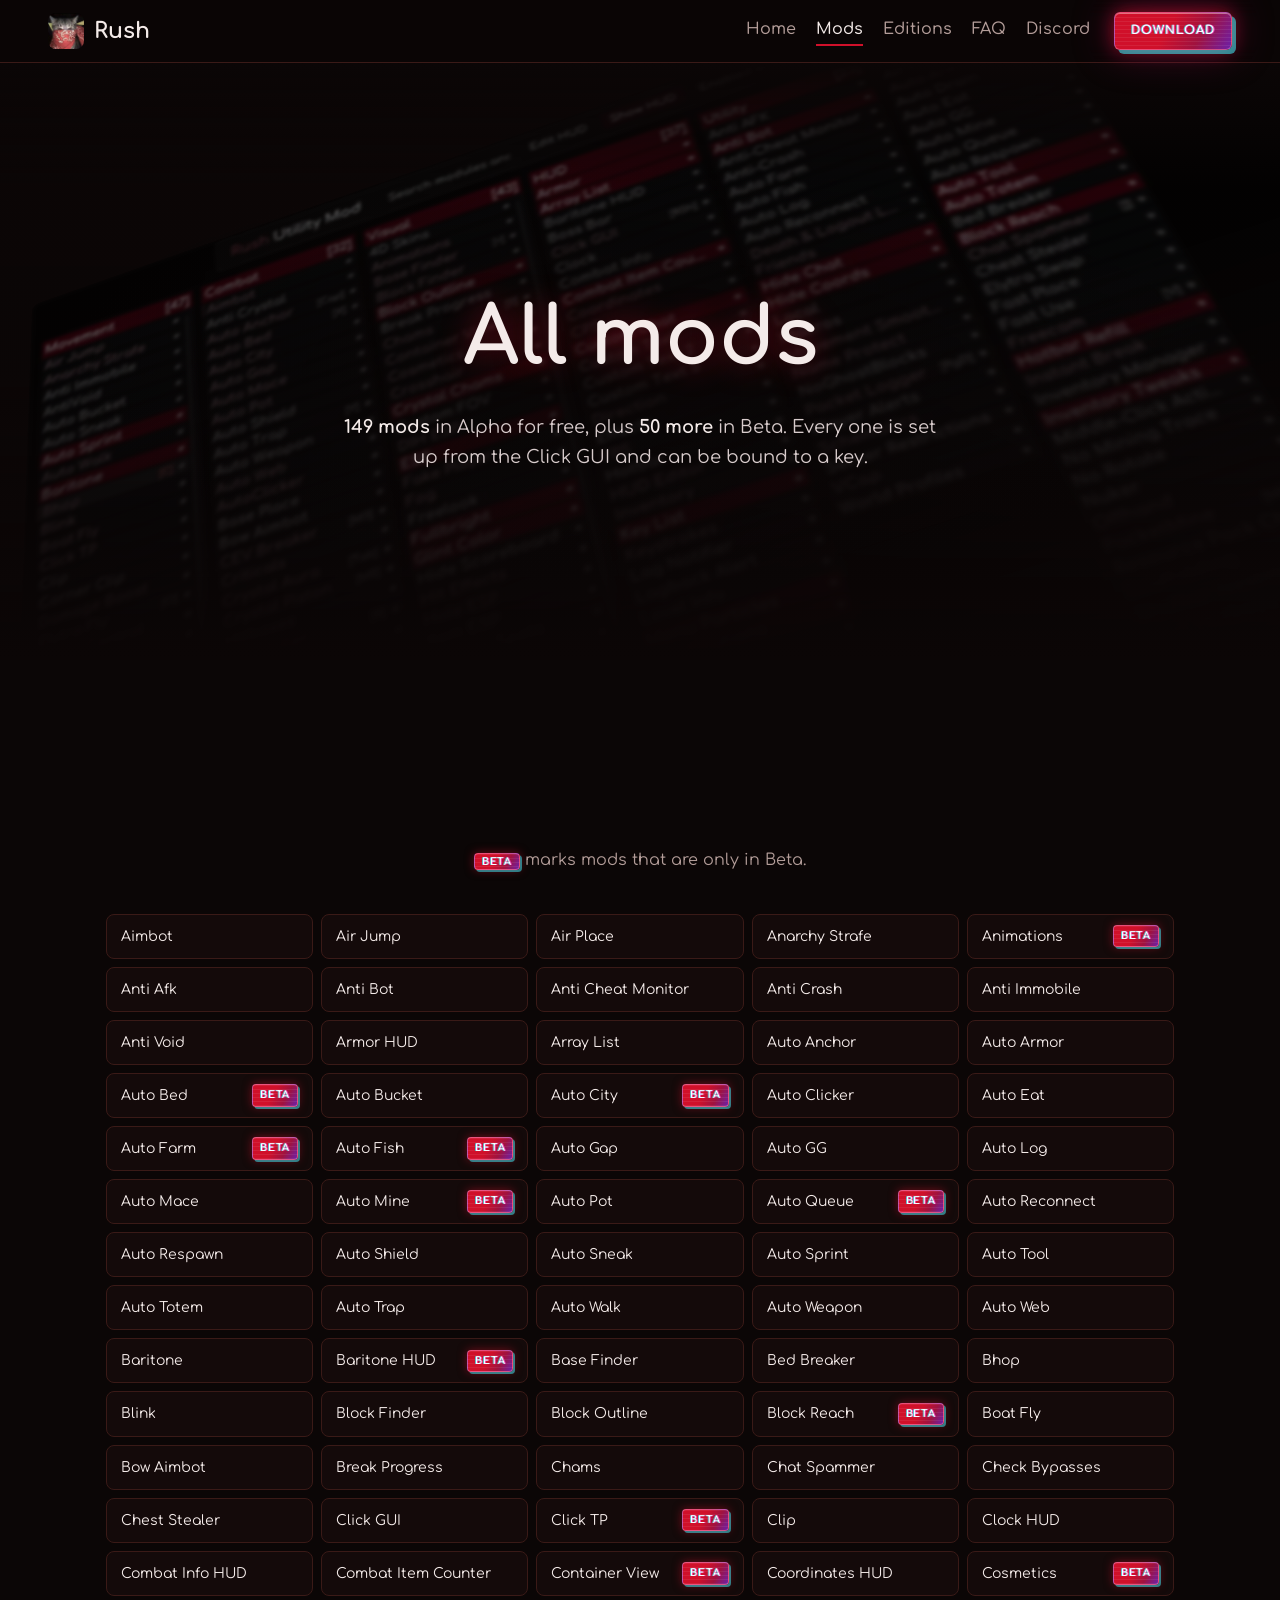
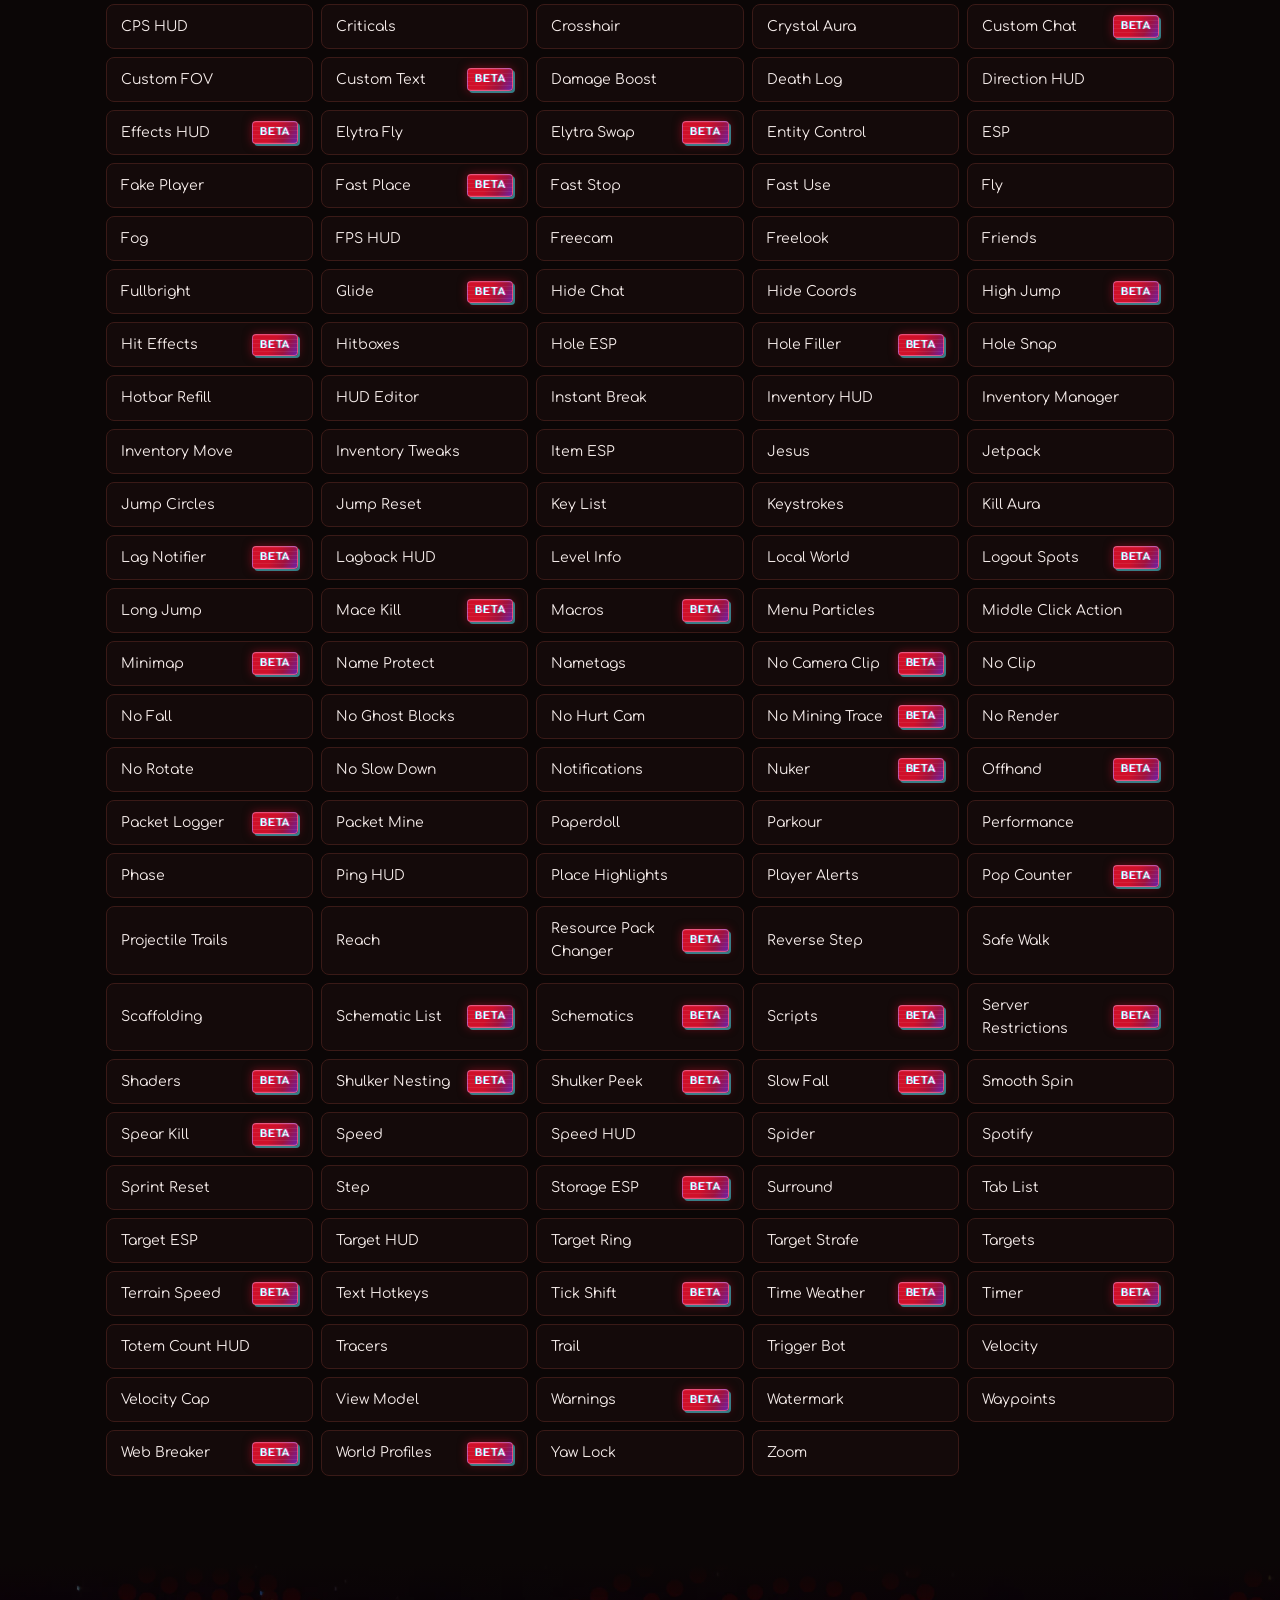
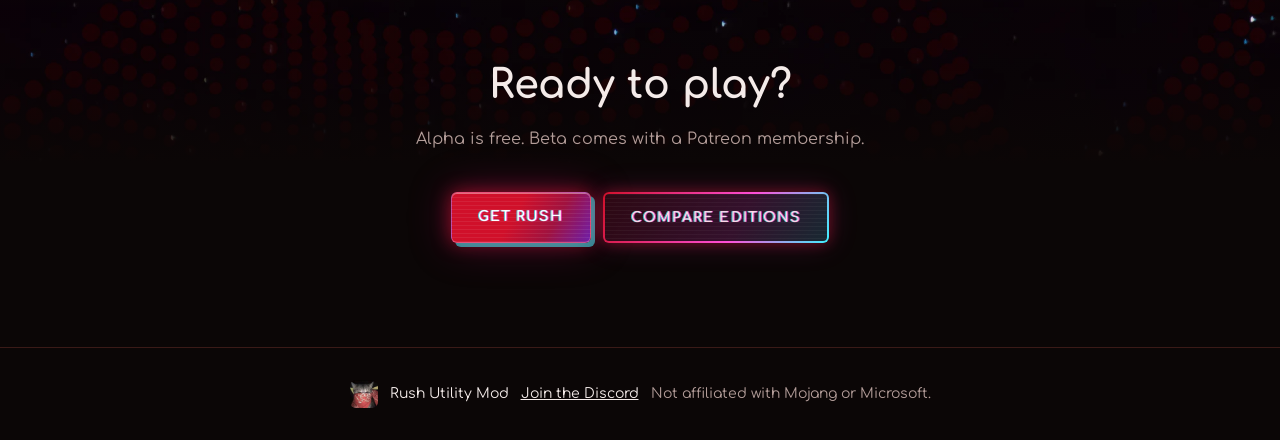
==== commit 3a831a37: "Mods page: tilted, blurred Click GUI behind the title Co-Authored-By: Claude Opus 5.5 <noreply@anthr" ====
--- a/mods/index.html
+++ b/mods/index.html
@@ -12,7 +12,7 @@
   <link rel="preconnect" href="https://fonts.googleapis.com">
   <link rel="preconnect" href="https://fonts.gstatic.com" crossorigin>
   <link href="https://fonts.googleapis.com/css2?family=Comfortaa:wght@300..700&display=swap" rel="stylesheet">
-  <link rel="stylesheet" href="../css/styles.css?v=10">
+  <link rel="stylesheet" href="../css/styles.css?v=11">
   <script>document.documentElement.classList.add('js');</script>
 </head>
 <body>
@@ -34,7 +34,11 @@
 
   <main>
     <!-- Page title -->
-    <section class="page-header section-art art-spiral">
+    <section class="page-header gui-hero">
+      <!-- The real Click GUI, tilted and blurred behind the title. Purely decorative. -->
+      <div class="gui-backdrop" aria-hidden="true">
+        <img src="../assets/images/click-gui.webp" alt="" width="1496" height="1006">
+      </div>
       <h1>All mods</h1>
       <p><strong><span data-count="alpha">148</span> mods</strong> in Alpha for free, plus <strong><span data-count="beta">50</span> more</strong> in Beta. Every one is set up from the Click GUI and can be bound to a key.</p>
     </section>
@@ -72,8 +76,8 @@
     <span class="muted">Not affiliated with Mojang or Microsoft.</span>
   </footer>
 
-  <script src="../js/modules.js?v=10"></script>
-  <script src="../js/site.js?v=10"></script>
-  <script src="../js/mods.js?v=10"></script>
+  <script src="../js/modules.js?v=11"></script>
+  <script src="../js/site.js?v=11"></script>
+  <script src="../js/mods.js?v=11"></script>
 </body>
 </html>
--- a/css/styles.css
+++ b/css/styles.css
@@ -65,6 +65,40 @@
 }
 .page-header p { color: var(--muted); margin: 0 auto; max-width: 620px; font-size: 18px; }
 .page-header p strong { color: var(--text); }
+
+/* Mods page title over the tilted, blurred Click GUI */
+.gui-hero {
+  position: relative; isolation: isolate; overflow: hidden;
+  min-height: min(620px, 78vh); display: flex; flex-direction: column; justify-content: center;
+  padding-bottom: 72px;
+}
+/* Fade the GUI into the page at the top and bottom, and darken the middle behind the text. */
+.gui-hero::after {
+  content: ""; position: absolute; inset: 0; z-index: -1; pointer-events: none;
+  background:
+    radial-gradient(ellipse 60% 45% at 50% 50%, rgba(11, 6, 6, .7), transparent 75%),
+    linear-gradient(180deg, var(--bg) 0%, rgba(11, 6, 6, .25) 20%, rgba(11, 6, 6, .3) 50%, var(--bg) 96%);
+}
+.gui-backdrop {
+  position: absolute; z-index: -2; inset: 0; perspective: 1400px; pointer-events: none;
+  display: flex; align-items: center; justify-content: center;
+}
+.gui-backdrop img {
+  width: max(1250px, 118vw); max-width: none; height: auto;
+  /* Fade the lower edge so the screenshot never ends in a hard line. */
+  -webkit-mask-image: linear-gradient(180deg, #000 45%, transparent 85%);
+  mask-image: linear-gradient(180deg, #000 45%, transparent 85%);
+  transform: translate(4%, 8%) rotateX(32deg) rotateY(-14deg) rotateZ(-13deg);
+  filter: blur(2.5px) brightness(.62) saturate(1.1);
+  border-radius: 10px;
+  animation: gui-float 1.6s cubic-bezier(.2, .7, .2, 1) both;
+}
+.gui-hero h1 { font-size: clamp(40px, 8vw, 80px); }
+.gui-hero p { color: #d8cccc; }
+@keyframes gui-float {
+  from { opacity: 0; transform: translate(4%, 18%) rotateX(42deg) rotateY(-14deg) rotateZ(-13deg); }
+  to { opacity: 1; transform: translate(4%, 8%) rotateX(32deg) rotateY(-14deg) rotateZ(-13deg); }
+}
 
 /* "See all mods" link under the overview cards */
 .more-link { text-align: center; margin: 32px 0 0; }
@@ -375,7 +409,7 @@
 
 @media (prefers-reduced-motion: reduce) {
   html { scroll-behavior: auto; }
-  .hero-banner img, .hero-inner > *, .page-header > * { animation: none; }
+  .hero-banner img, .hero-inner > *, .page-header > *, .gui-backdrop img { animation: none; }
   .js .reveal { opacity: 1; transform: none; transition: none; }
 }
 
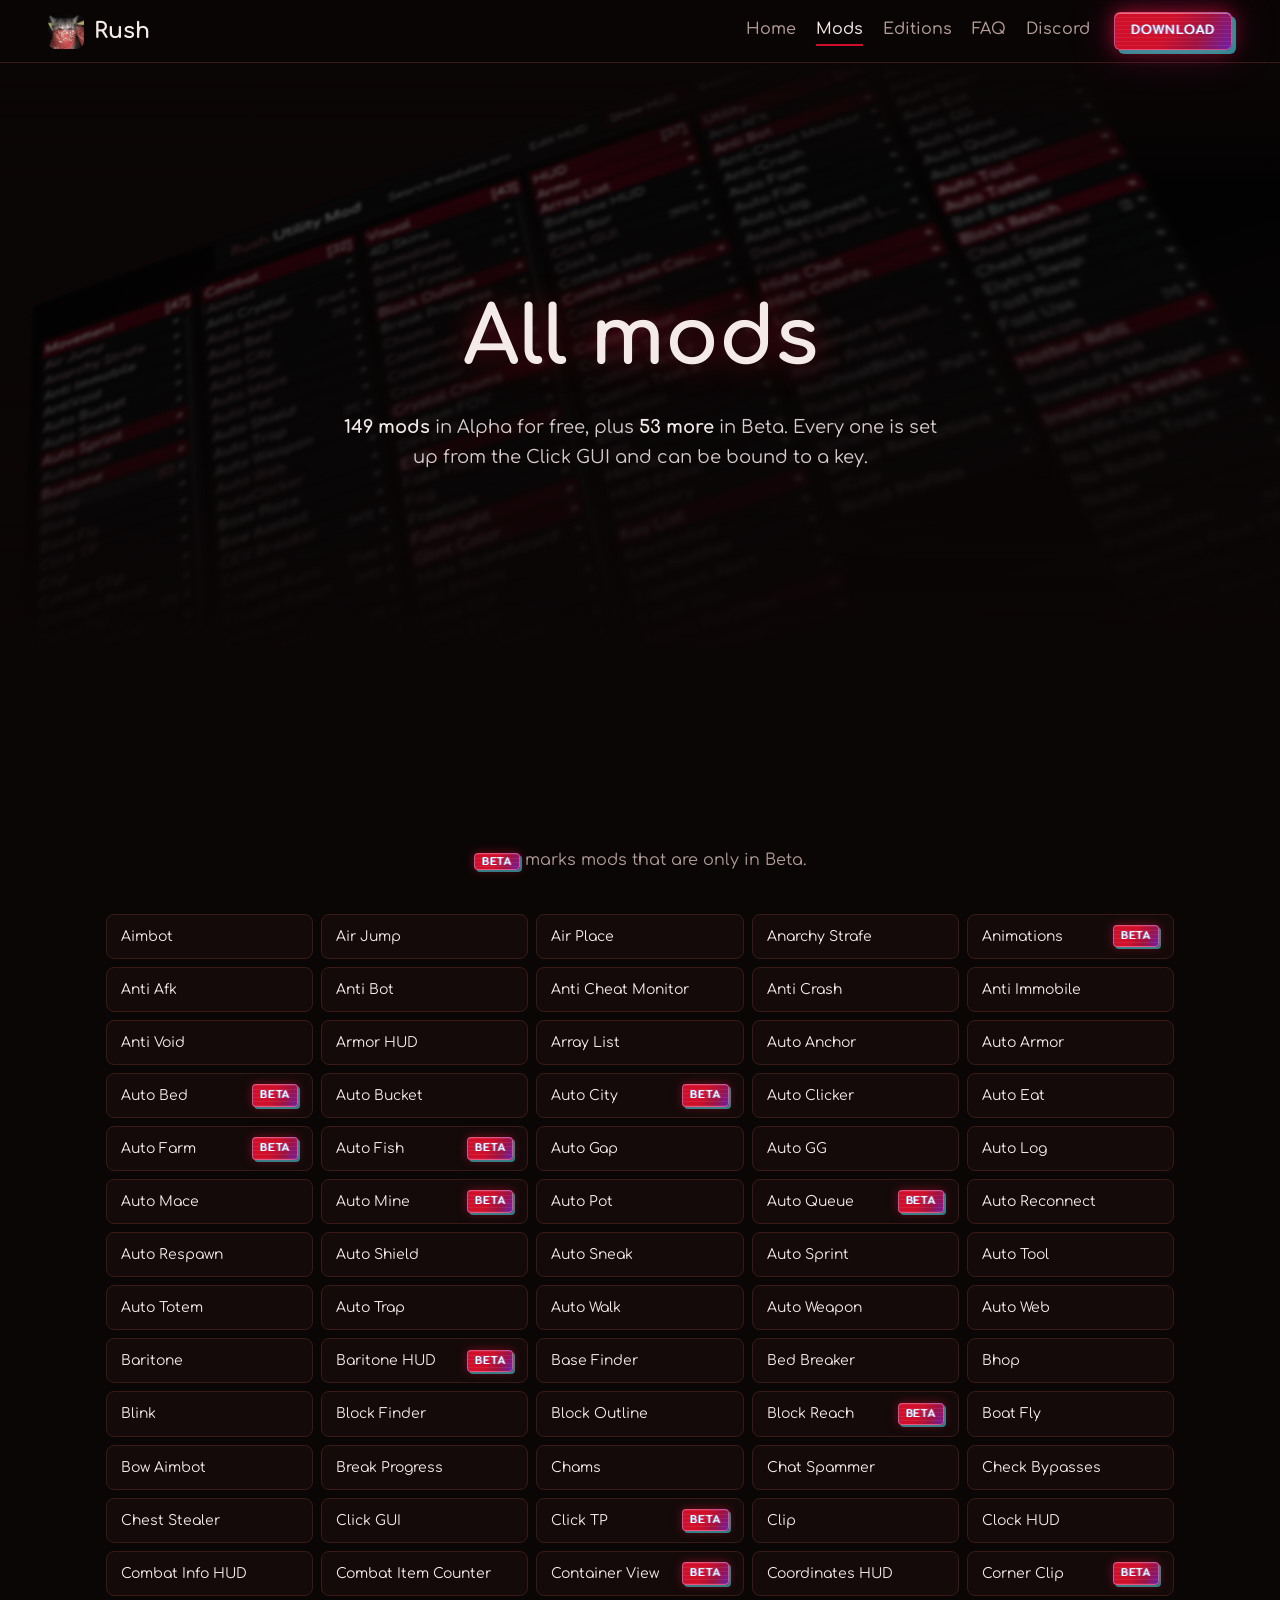
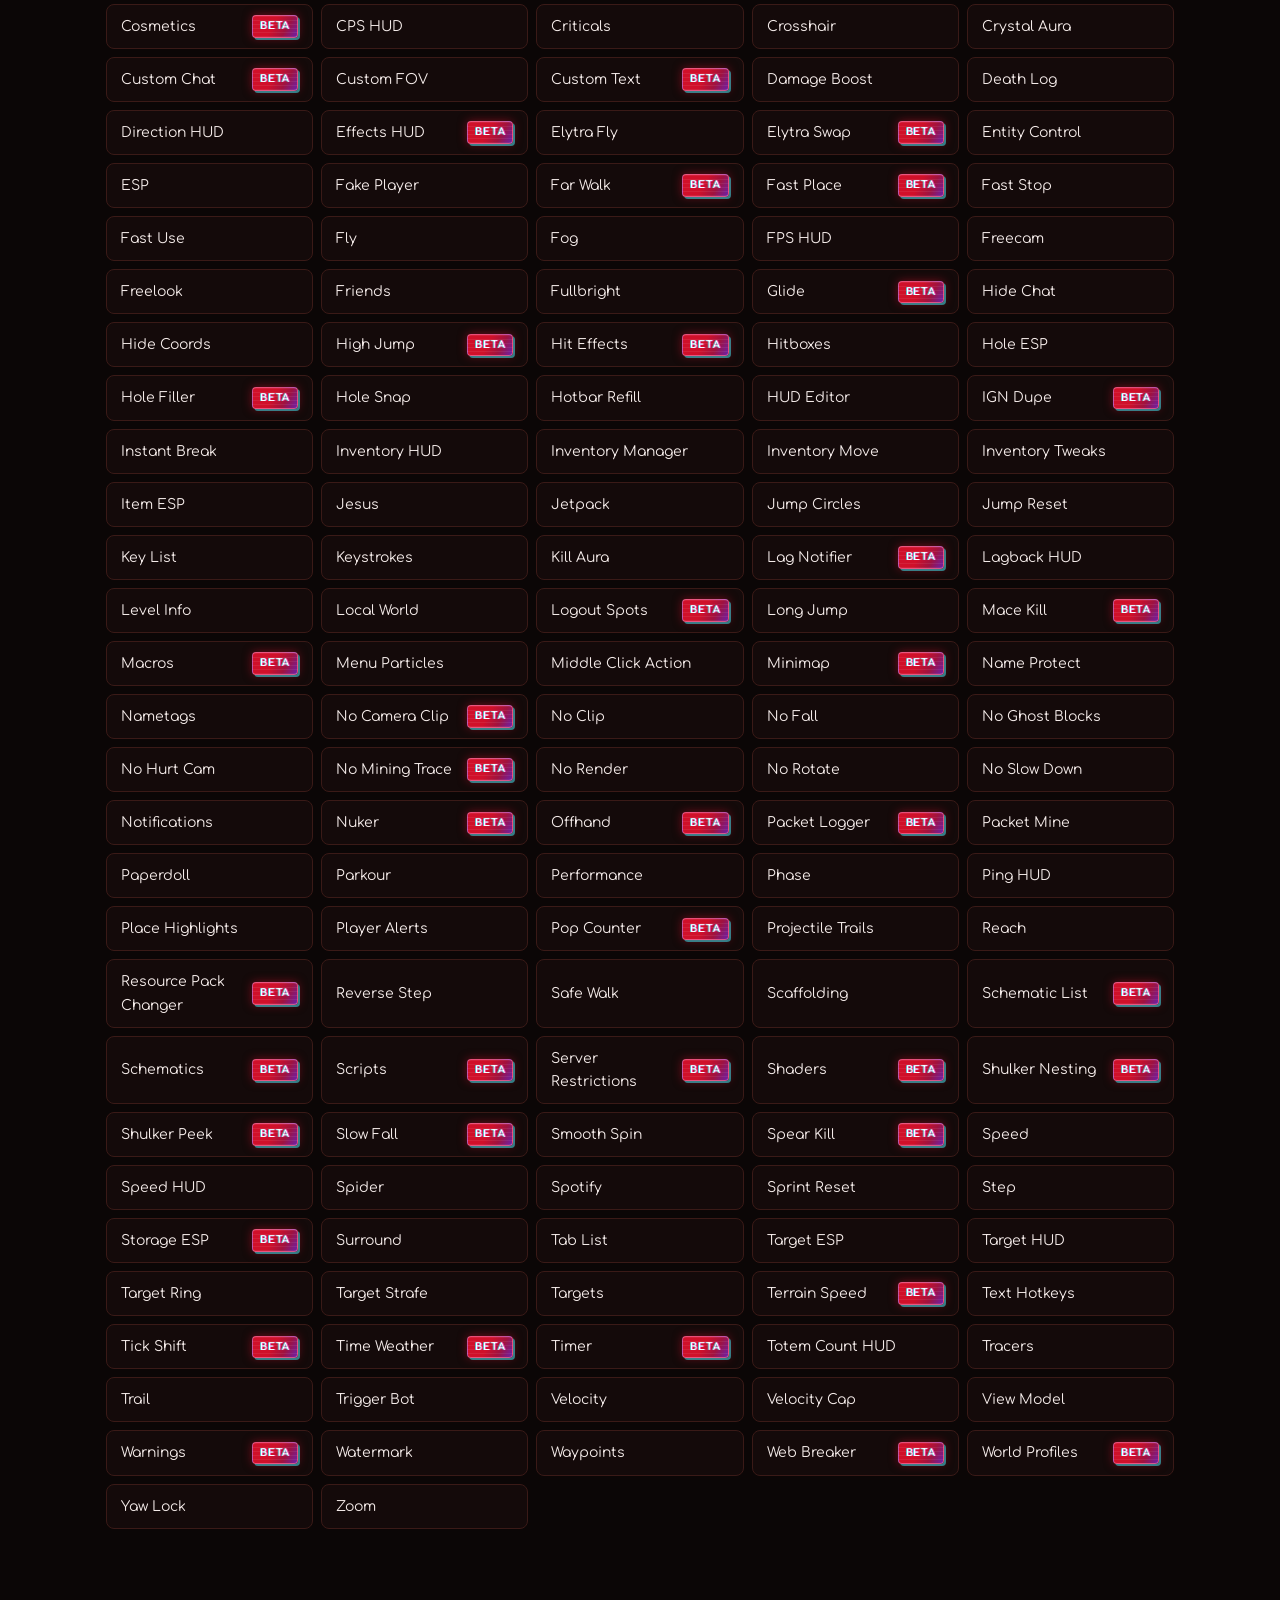
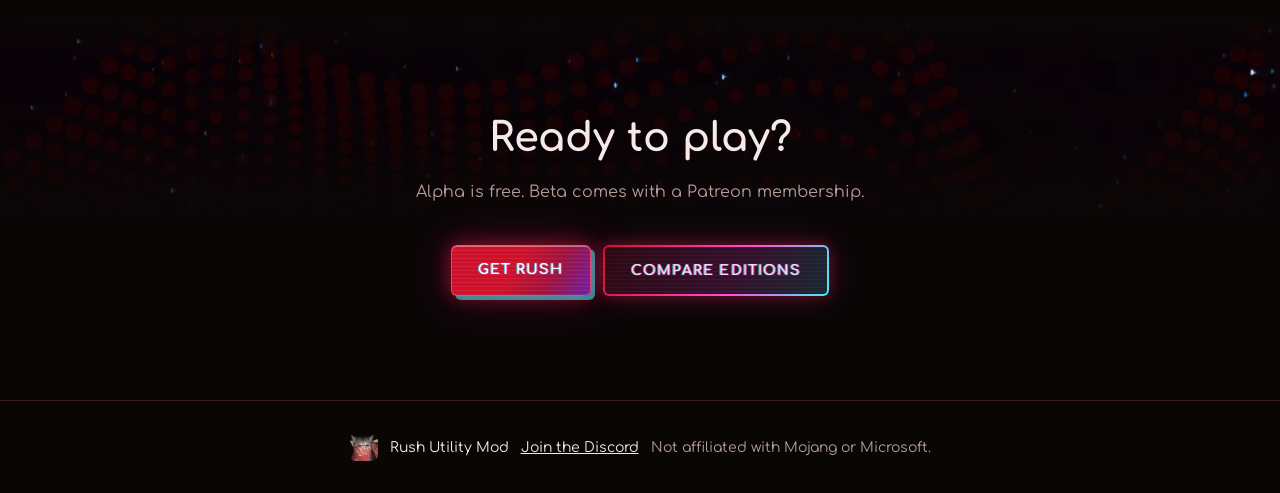
==== commit c979b44c: "Add Far Walk, Corner Clip and IGN Dupe to the mod list Co-Authored-By: Claude Opus 5.5 <noreply@anth" ====
--- a/mods/index.html
+++ b/mods/index.html
@@ -12,7 +12,7 @@
   <link rel="preconnect" href="https://fonts.googleapis.com">
   <link rel="preconnect" href="https://fonts.gstatic.com" crossorigin>
   <link href="https://fonts.googleapis.com/css2?family=Comfortaa:wght@300..700&display=swap" rel="stylesheet">
-  <link rel="stylesheet" href="../css/styles.css?v=11">
+  <link rel="stylesheet" href="../css/styles.css?v=12">
   <script>document.documentElement.classList.add('js');</script>
 </head>
 <body>
@@ -76,8 +76,8 @@
     <span class="muted">Not affiliated with Mojang or Microsoft.</span>
   </footer>
 
-  <script src="../js/modules.js?v=11"></script>
-  <script src="../js/site.js?v=11"></script>
-  <script src="../js/mods.js?v=11"></script>
+  <script src="../js/modules.js?v=12"></script>
+  <script src="../js/site.js?v=12"></script>
+  <script src="../js/mods.js?v=12"></script>
 </body>
 </html>
